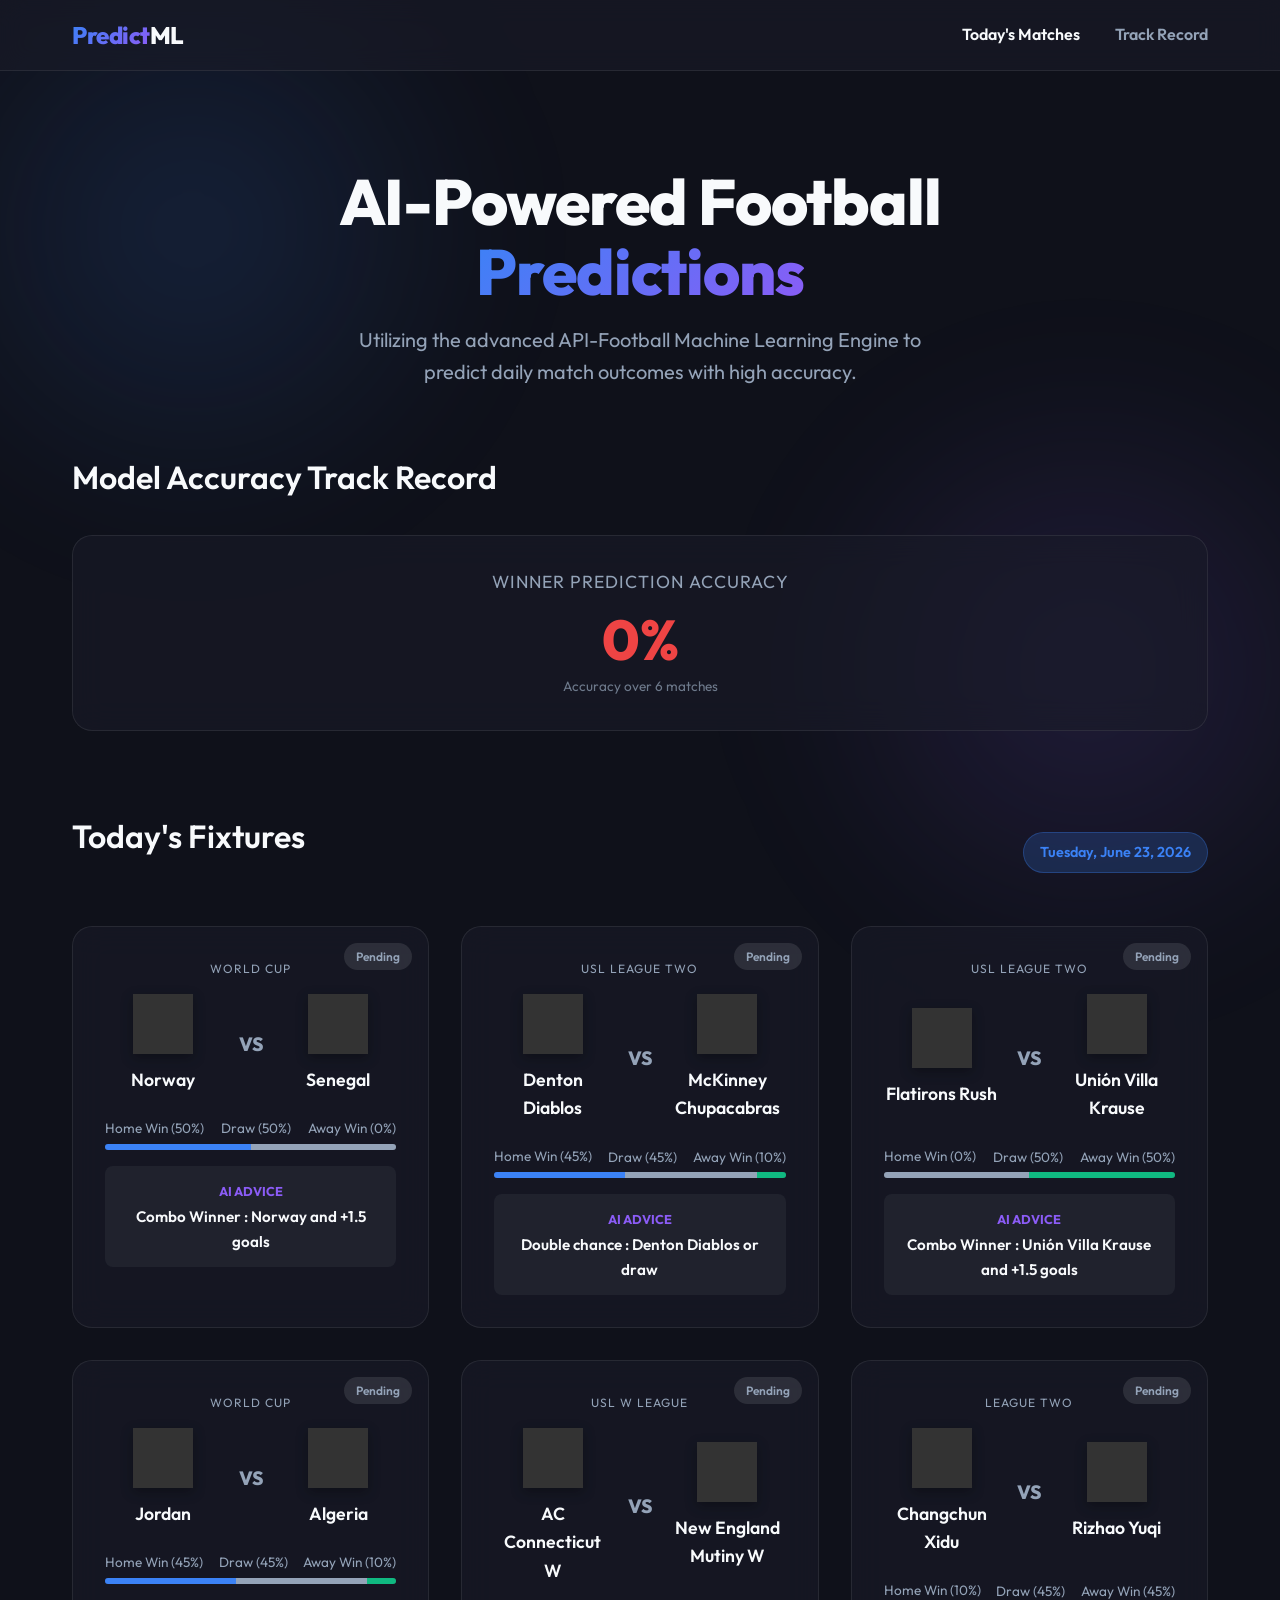
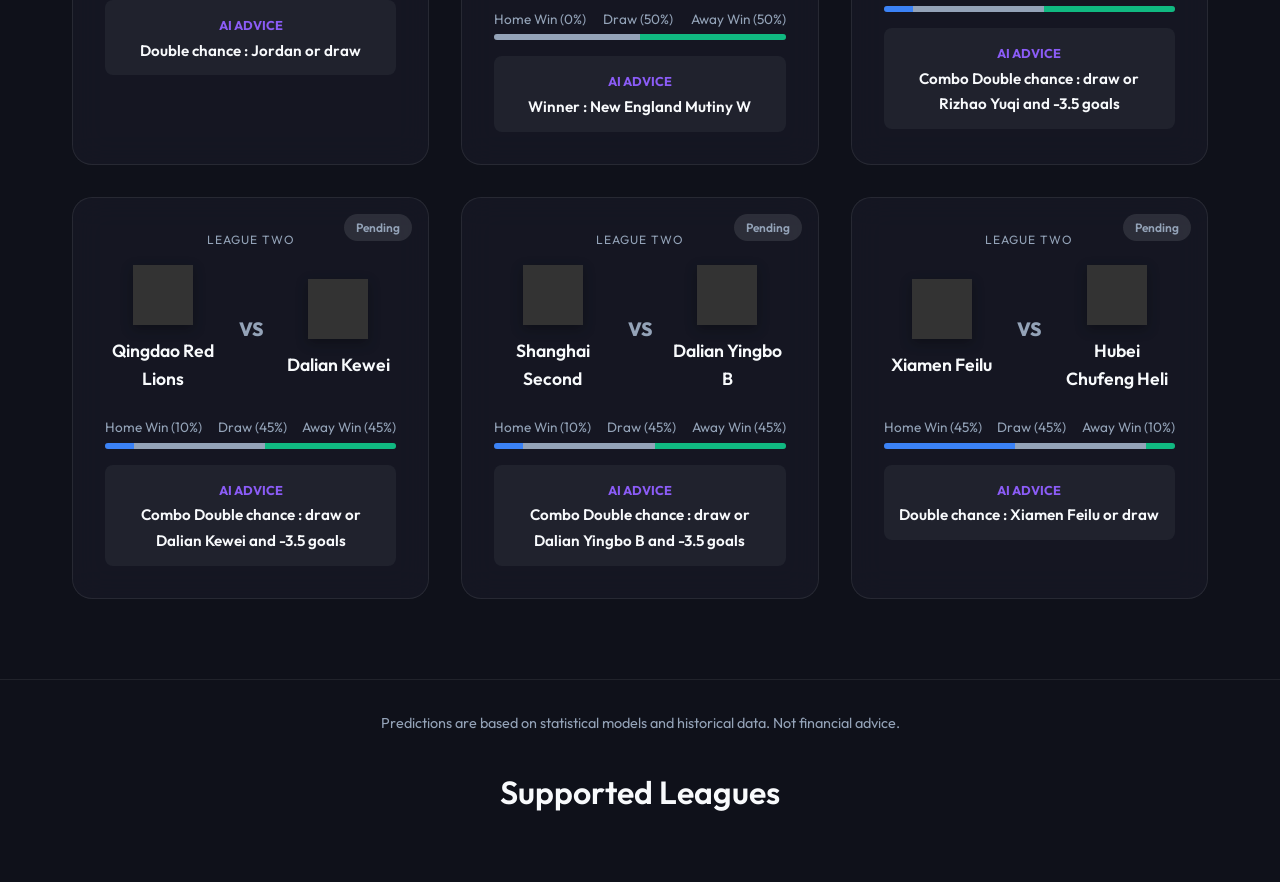
==== index.html @ b6632d23 "Update hero text to reflect new AI engine" ====
<!DOCTYPE html>
<html lang="en">
<head>
    <meta charset="UTF-8">
    <meta name="viewport" content="width=device-width, initial-scale=1.0">
    <title>AI Football Predictor | Daily ML Match Forecasts</title>
    <meta name="description" content="Daily football match predictions powered by Random Forest and XGBoost machine learning models.">
    <link rel="preconnect" href="https://fonts.googleapis.com">
    <link rel="preconnect" href="https://fonts.gstatic.com" crossorigin>
    <link href="https://fonts.googleapis.com/css2?family=Outfit:wght@300;400;600;800&display=swap" rel="stylesheet">
    <link rel="stylesheet" href="style.css">
</head>
<body>
    <div class="background-glow"></div>
    <div class="background-glow glow-2"></div>
    
    <header class="glass-header">
        <div class="container header-content">
            <div class="logo">
                <span class="gradient-text">Predict</span>ML
            </div>
            <nav>
                <a href="#today" class="nav-link active">Today's Matches</a>
                <a href="#history" class="nav-link">Track Record</a>
            </nav>
        </div>
    </header>

    <main class="container">
        <section id="hero" class="hero-section text-center">
            <h1 class="hero-title">AI-Powered Football <br><span class="gradient-text">Predictions</span></h1>
            <p class="hero-subtitle">Utilizing the advanced API-Football Machine Learning Engine to predict daily match outcomes with high accuracy.</p>
        </section>

        <section id="history" class="stats-section">
            <h2 class="section-title">Model Accuracy Track Record</h2>
            <div class="stats-grid" id="stats-container">
                <!-- Injected via JS -->
                <div class="stat-card glass-card skeleton"></div>
                <div class="stat-card glass-card skeleton"></div>
                <div class="stat-card glass-card skeleton"></div>
            </div>
        </section>

        <section id="today" class="predictions-section">
            <div class="section-header">
                <h2 class="section-title">Today's Fixtures</h2>
                <div class="date-badge" id="current-date">Loading...</div>
            </div>
            <div class="predictions-grid" id="predictions-container">
                <!-- Injected via JS -->
                <div class="prediction-card glass-card skeleton" style="height: 250px;"></div>
                <div class="prediction-card glass-card skeleton" style="height: 250px;"></div>
            </div>
        </section>
    </main>

    <footer>
        <p>Predictions are based on statistical models and historical data. Not financial advice.</p>
    </footer>

    <!-- API Sports Widget Configuration -->
    <api-sports-widget data-type="config"
      data-key="38f1c8e59dd3c061104a4ffd98f0fe1e"
      data-sport="football"
      data-lang="en"
      data-theme="white"
      data-show-errors="true"
    ></api-sports-widget>
    
    <!-- API Sports Leagues Widget -->
    <div class="container" style="margin-bottom: 4rem;">
        <h2 class="section-title text-center">Supported Leagues</h2>
        <api-sports-widget data-type="leagues"></api-sports-widget>
    </div>

    <script type="module" src="https://widgets.api-sports.io/2.0.0/widgets.js"></script>
    <script src="script.js"></script>
</body>
</html>
---- style.css ----
:root {
    --bg-dark: #0f111a;
    --bg-glass: rgba(25, 28, 41, 0.6);
    --border-glass: rgba(255, 255, 255, 0.08);
    --text-primary: #f8fafc;
    --text-secondary: #94a3b8;
    --accent-1: #3b82f6; /* Blue */
    --accent-2: #8b5cf6; /* Purple */
    --accent-3: #10b981; /* Emerald */
    --accent-error: #ef4444; /* Red */
    --font-main: 'Outfit', sans-serif;
}

* {
    margin: 0;
    padding: 0;
    box-sizing: border-box;
}

body {
    background-color: var(--bg-dark);
    color: var(--text-primary);
    font-family: var(--font-main);
    line-height: 1.6;
    overflow-x: hidden;
    position: relative;
}

/* Background Glows */
.background-glow {
    position: fixed;
    top: -10%;
    left: -10%;
    width: 50vw;
    height: 50vw;
    border-radius: 50%;
    background: radial-gradient(circle, rgba(59, 130, 246, 0.15) 0%, rgba(15, 17, 26, 0) 70%);
    z-index: -1;
    filter: blur(60px);
}
.background-glow.glow-2 {
    top: auto;
    bottom: -10%;
    left: auto;
    right: -10%;
    background: radial-gradient(circle, rgba(139, 92, 246, 0.15) 0%, rgba(15, 17, 26, 0) 70%);
}

.container {
    max-width: 1200px;
    margin: 0 auto;
    padding: 0 2rem;
}

/* Typography & Utils */
.text-center { text-align: center; }
.gradient-text {
    background: linear-gradient(135deg, var(--accent-1), var(--accent-2));
    -webkit-background-clip: text;
    -webkit-text-fill-color: transparent;
    background-clip: text;
}

/* Header */
.glass-header {
    background: var(--bg-glass);
    backdrop-filter: blur(12px);
    -webkit-backdrop-filter: blur(12px);
    border-bottom: 1px solid var(--border-glass);
    position: sticky;
    top: 0;
    z-index: 100;
}
.header-content {
    display: flex;
    justify-content: space-between;
    align-items: center;
    height: 70px;
}
.logo {
    font-size: 1.5rem;
    font-weight: 800;
    letter-spacing: -0.5px;
}
.nav-link {
    color: var(--text-secondary);
    text-decoration: none;
    margin-left: 2rem;
    font-weight: 600;
    transition: color 0.3s ease;
}
.nav-link:hover, .nav-link.active {
    color: var(--text-primary);
}

/* Hero Section */
.hero-section {
    padding: 6rem 0 4rem;
}
.hero-title {
    font-size: 4rem;
    line-height: 1.1;
    margin-bottom: 1rem;
    font-weight: 800;
    letter-spacing: -1px;
}
.hero-subtitle {
    font-size: 1.25rem;
    color: var(--text-secondary);
    max-width: 600px;
    margin: 0 auto;
}

/* Glass Components */
.glass-card {
    background: var(--bg-glass);
    backdrop-filter: blur(16px);
    -webkit-backdrop-filter: blur(16px);
    border: 1px solid var(--border-glass);
    border-radius: 20px;
    padding: 2rem;
    transition: transform 0.3s ease, box-shadow 0.3s ease;
}
.glass-card:hover {
    transform: translateY(-5px);
    box-shadow: 0 20px 40px rgba(0, 0, 0, 0.4);
    border-color: rgba(255,255,255,0.15);
}

/* Sections */
.section-title {
    font-size: 2rem;
    margin-bottom: 2rem;
    font-weight: 600;
}
.section-header {
    display: flex;
    justify-content: space-between;
    align-items: center;
    margin-bottom: 2rem;
}
.date-badge {
    background: rgba(59, 130, 246, 0.2);
    color: var(--accent-1);
    padding: 0.5rem 1rem;
    border-radius: 30px;
    font-weight: 600;
    font-size: 0.9rem;
    border: 1px solid rgba(59, 130, 246, 0.3);
}

/* Stats */
.stats-grid {
    display: grid;
    grid-template-columns: repeat(auto-fit, minmax(300px, 1fr));
    gap: 1.5rem;
    margin-bottom: 5rem;
}
.stat-card {
    text-align: center;
}
.stat-value {
    font-size: 3.5rem;
    font-weight: 800;
    margin: 1rem 0 0.5rem;
    line-height: 1;
}
.stat-value.high { color: var(--accent-3); }
.stat-value.med { color: #f59e0b; }
.stat-value.low { color: var(--accent-error); }

.stat-label {
    color: var(--text-secondary);
    font-size: 1.1rem;
    text-transform: uppercase;
    letter-spacing: 1px;
}
.stat-sub {
    font-size: 0.85rem;
    color: var(--text-secondary);
    opacity: 0.7;
}

/* Predictions Grid */
.predictions-grid {
    display: grid;
    grid-template-columns: repeat(auto-fit, minmax(350px, 1fr));
    gap: 2rem;
    margin-bottom: 5rem;
}
.match-teams {
    display: flex;
    justify-content: space-between;
    align-items: center;
    margin-bottom: 1.5rem;
}
.team {
    display: flex;
    flex-direction: column;
    align-items: center;
    width: 40%;
}
.team img {
    width: 60px;
    height: 60px;
    object-fit: contain;
    margin-bottom: 0.75rem;
    filter: drop-shadow(0 4px 6px rgba(0,0,0,0.3));
}
.team-name {
    font-weight: 600;
    text-align: center;
    font-size: 1.1rem;
}
.vs {
    font-weight: 800;
    color: var(--text-secondary);
    font-size: 1.2rem;
}
.predictions-tags {
    display: flex;
    gap: 1rem;
    justify-content: center;
    flex-wrap: wrap;
    border-top: 1px solid var(--border-glass);
    padding-top: 1.5rem;
}
.tag {
    background: rgba(255,255,255,0.05);
    padding: 0.5rem 1rem;
    border-radius: 8px;
    font-size: 0.9rem;
    display: flex;
    flex-direction: column;
    align-items: center;
    border: 1px solid rgba(255,255,255,0.05);
}
.tag-label {
    font-size: 0.75rem;
    color: var(--text-secondary);
    margin-bottom: 0.25rem;
    text-transform: uppercase;
}
.tag-value {
    font-weight: 800;
    color: var(--accent-1);
}

.status-badge {
    position: absolute;
    top: 1rem;
    right: 1rem;
    font-size: 0.75rem;
    padding: 0.25rem 0.75rem;
    border-radius: 20px;
    font-weight: 600;
}
.status-badge.pending { background: rgba(255,255,255,0.1); color: var(--text-secondary); }
.status-badge.finished { background: rgba(16, 185, 129, 0.2); color: var(--accent-3); border: 1px solid rgba(16, 185, 129, 0.3); }

/* Skeleton Loader */
.skeleton {
    animation: pulse 2s cubic-bezier(0.4, 0, 0.6, 1) infinite;
}
@keyframes pulse {
    0%, 100% { opacity: 1; }
    50% { opacity: .5; }
}

footer {
    text-align: center;
    padding: 2rem;
    color: var(--text-secondary);
    font-size: 0.9rem;
    border-top: 1px solid var(--border-glass);
    margin-top: 4rem;
}

@media (max-width: 768px) {
    .hero-title { font-size: 2.5rem; }
    .nav-link { display: none; }
}
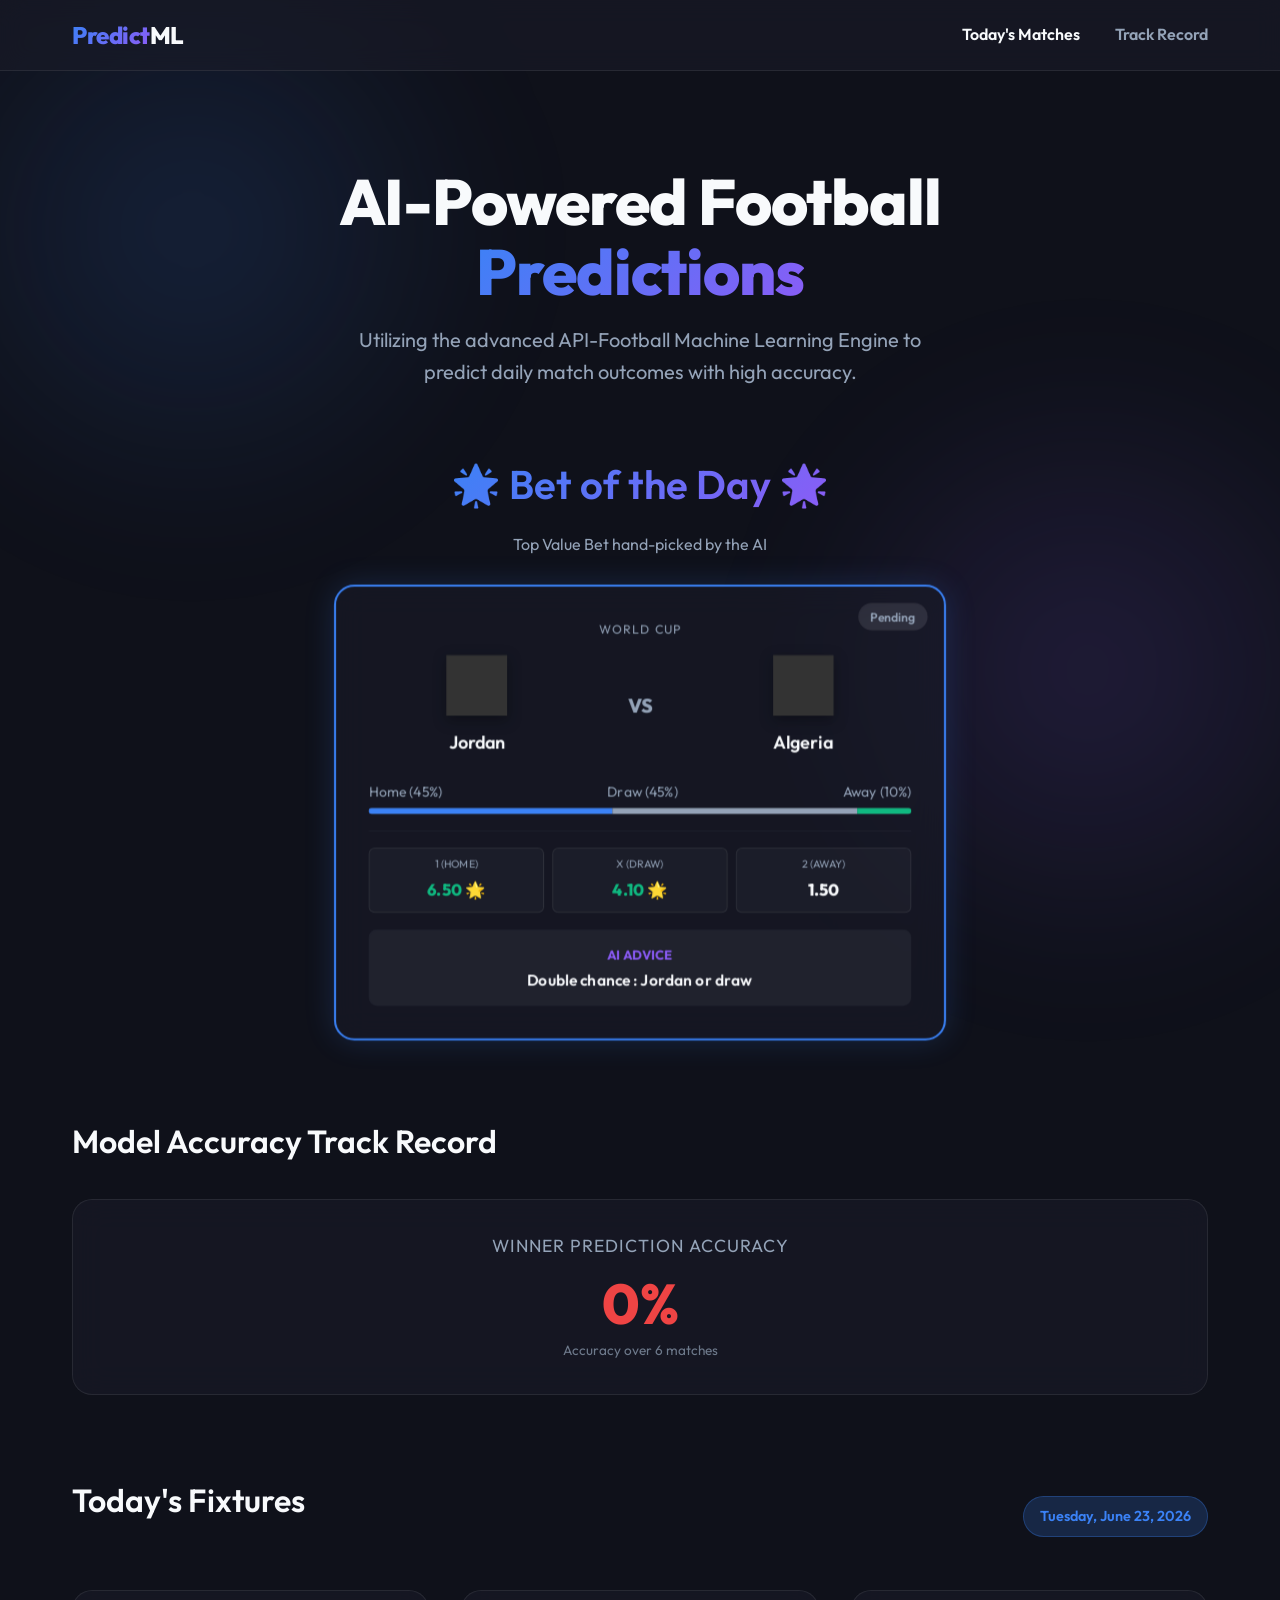
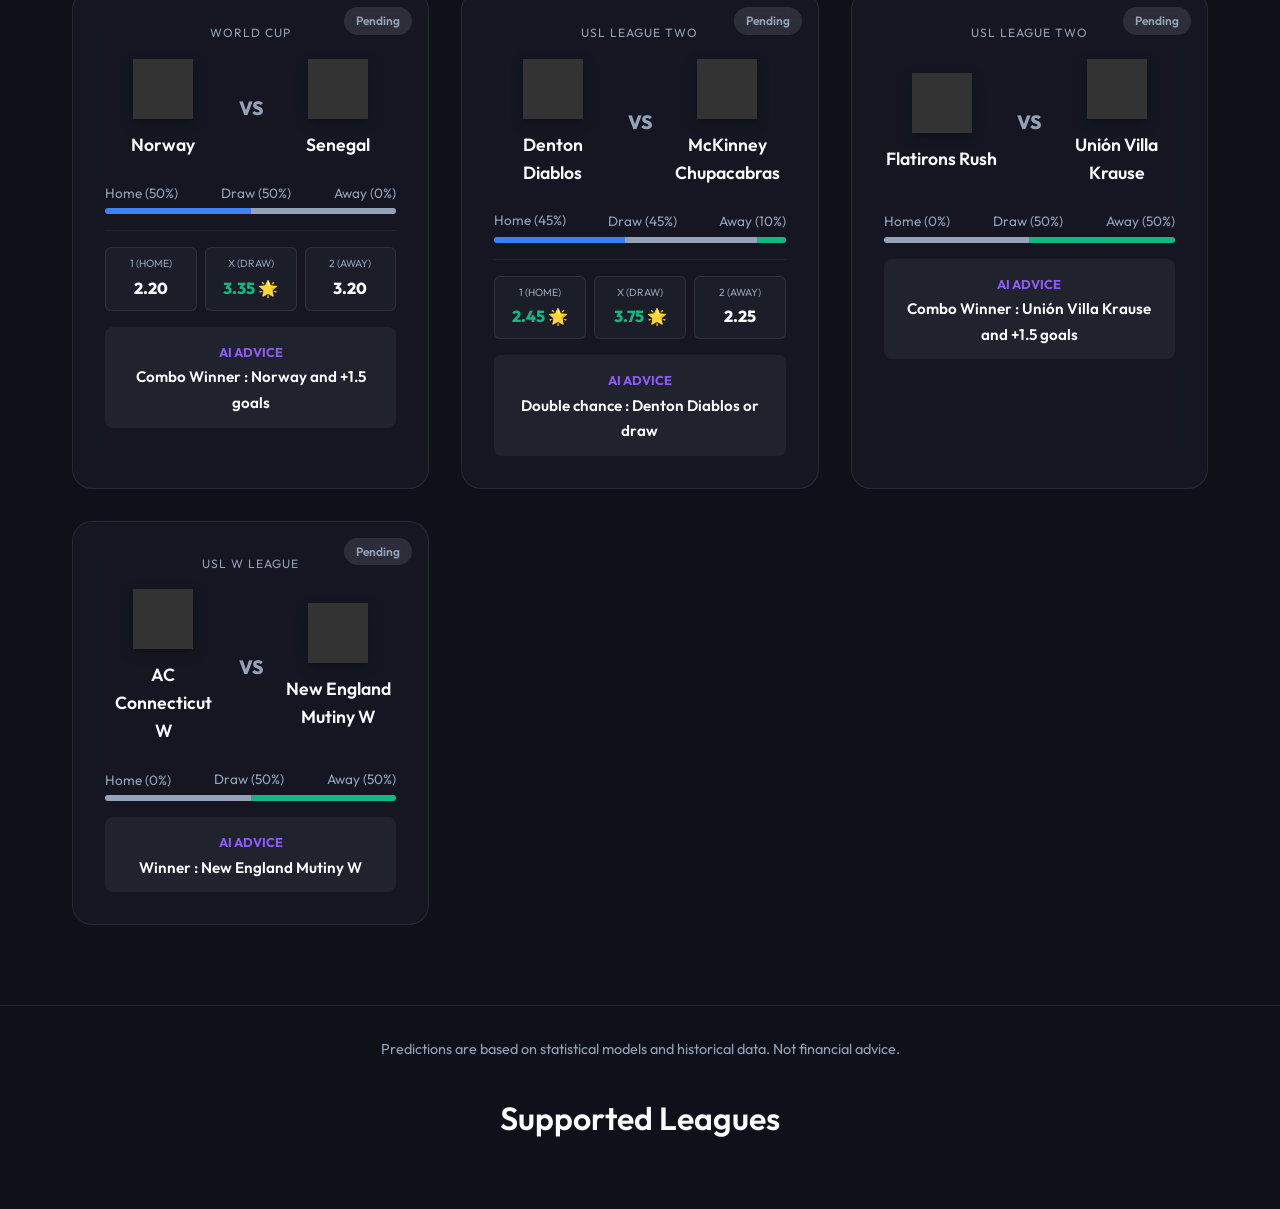
==== commit 415ea146: "Feature: Betting Odds & Bet of the Day VIP Section" ====
--- a/index.html
+++ b/index.html
@@ -30,6 +30,19 @@
         <section id="hero" class="hero-section text-center">
             <h1 class="hero-title">AI-Powered Football <br><span class="gradient-text">Predictions</span></h1>
             <p class="hero-subtitle">Utilizing the advanced API-Football Machine Learning Engine to predict daily match outcomes with high accuracy.</p>
+        </section>
+
+        <!-- BET OF THE DAY VIP SECTION -->
+        <section id="bet-of-the-day" class="botd-section" style="display: none;">
+            <div class="section-header" style="justify-content: center; margin-bottom: 1rem;">
+                <h2 class="section-title gradient-text" style="margin:0; font-size: 2.5rem; display: flex; align-items: center; gap: 10px;">
+                    🌟 Bet of the Day 🌟
+                </h2>
+            </div>
+            <p class="text-center" style="color: var(--text-secondary); margin-bottom: 2rem;">Top Value Bet hand-picked by the AI</p>
+            <div id="botd-container" style="max-width: 600px; margin: 0 auto 5rem auto;">
+                <!-- Injected via JS -->
+            </div>
         </section>
 
         <section id="history" class="stats-section">
--- a/style.css
+++ b/style.css
@@ -276,6 +276,49 @@
     margin-top: 4rem;
 }
 
+/* Odds Boxes */
+.odds-container {
+    display: flex;
+    gap: 0.5rem;
+    margin-top: 1rem;
+    border-top: 1px solid rgba(255,255,255,0.05);
+    padding-top: 1rem;
+}
+.odds-box {
+    background: rgba(255, 255, 255, 0.03);
+    border: 1px solid rgba(255, 255, 255, 0.08);
+    border-radius: 6px;
+    padding: 0.5rem;
+    text-align: center;
+    flex: 1;
+    transition: background 0.2s;
+}
+.odds-box:hover {
+    background: rgba(255,255,255,0.08);
+}
+.odds-label {
+    font-size: 0.65rem;
+    color: var(--text-secondary);
+    text-transform: uppercase;
+    display: block;
+    margin-bottom: 0.2rem;
+}
+.odds-value {
+    font-weight: 800;
+    font-size: 1rem;
+    color: var(--text-primary);
+}
+.value-bet {
+    color: var(--accent-3);
+}
+
+/* VIP Card */
+.vip-card {
+    border: 2px solid var(--accent-1);
+    box-shadow: 0 0 30px rgba(59, 130, 246, 0.2);
+    transform: scale(1.02);
+}
+
 @media (max-width: 768px) {
     .hero-title { font-size: 2.5rem; }
     .nav-link { display: none; }
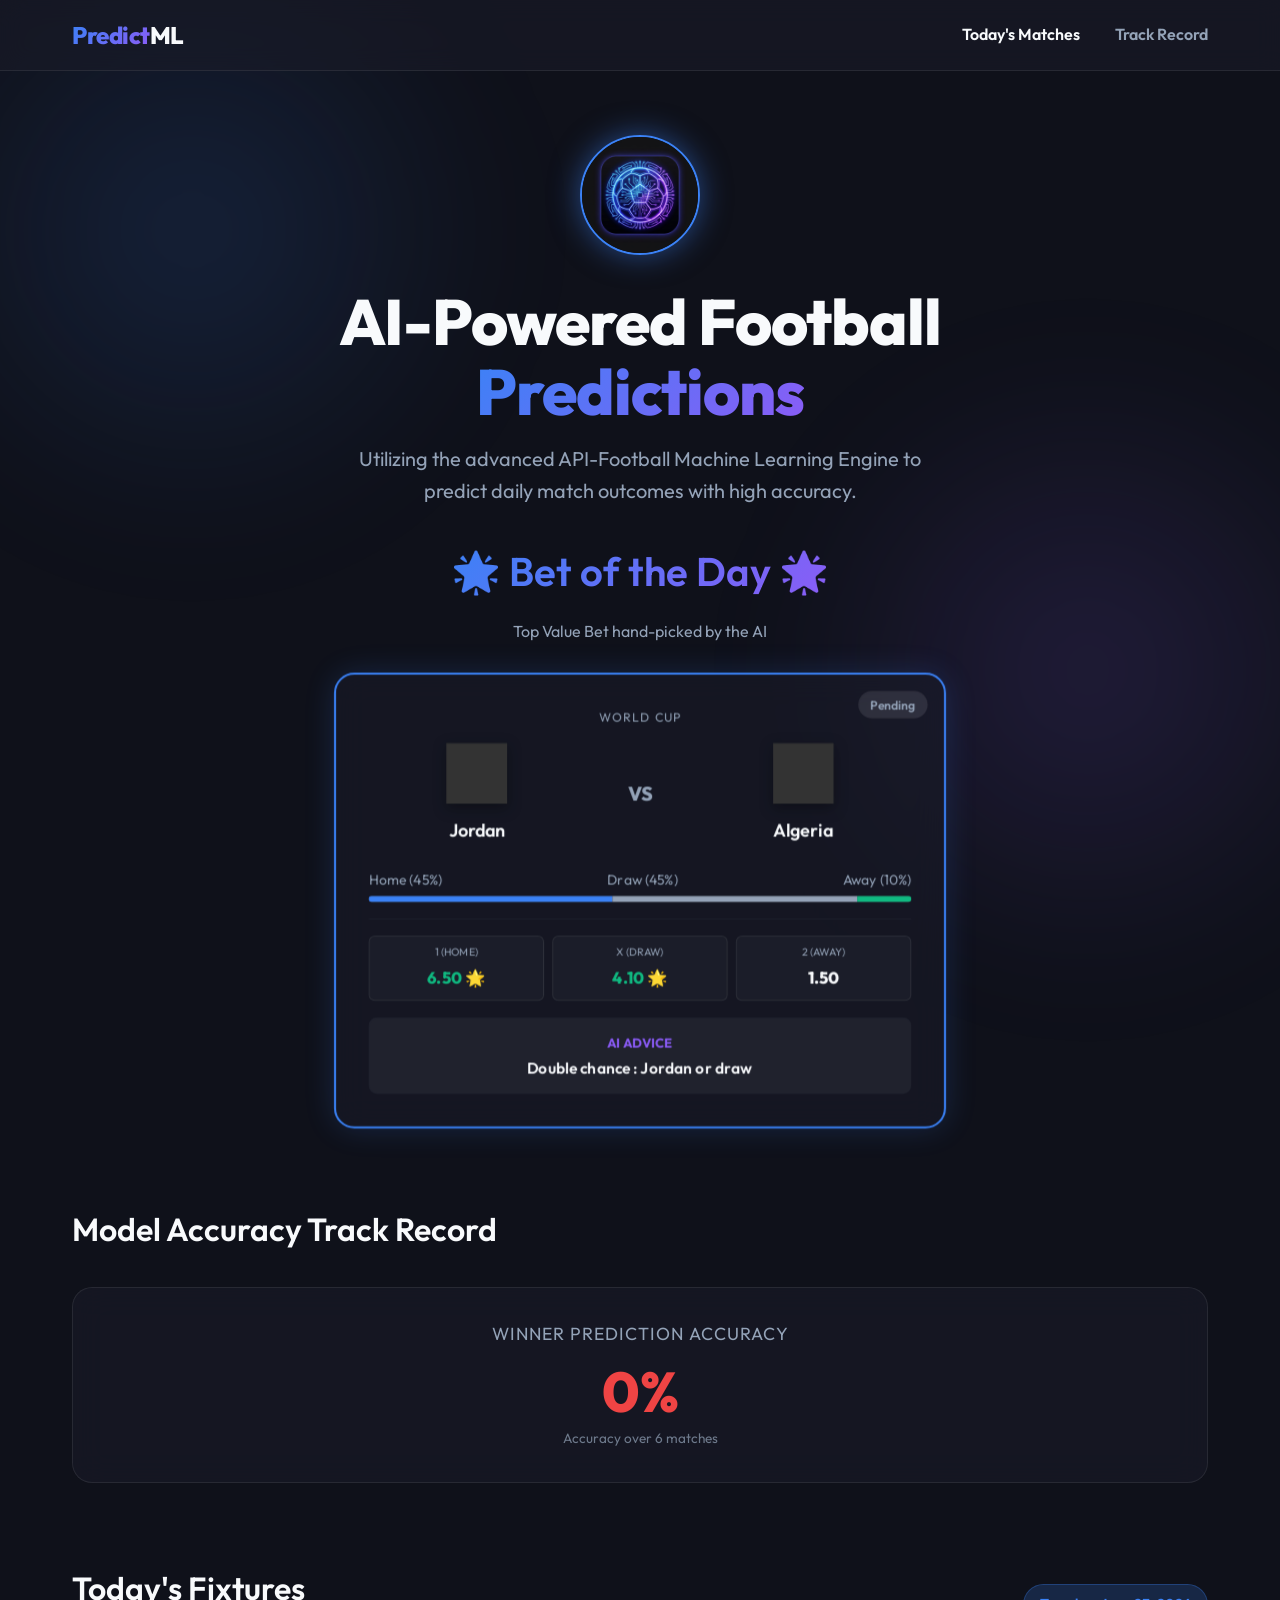
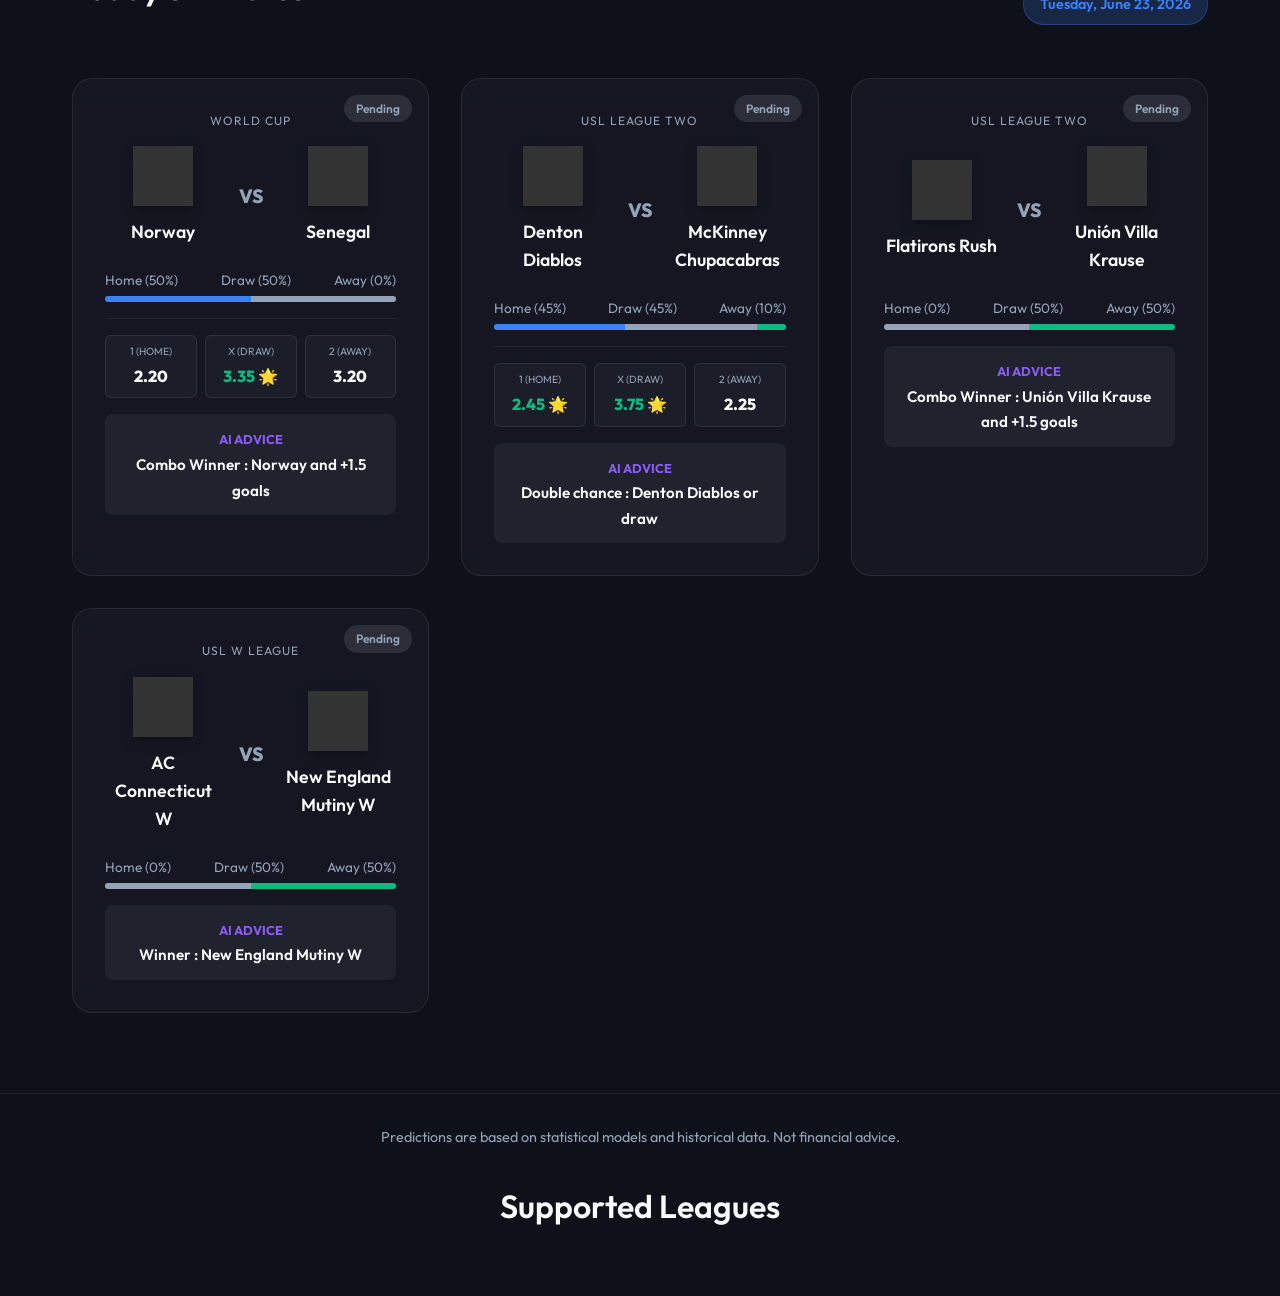
==== commit 5cc602be: "Feat: Add AI-generated futuristic logo to UI and README" ====
--- a/index.html
+++ b/index.html
@@ -28,6 +28,7 @@
 
     <main class="container">
         <section id="hero" class="hero-section text-center">
+            <img src="assets/logo.png" alt="AI Football Logo" class="main-logo">
             <h1 class="hero-title">AI-Powered Football <br><span class="gradient-text">Predictions</span></h1>
             <p class="hero-subtitle">Utilizing the advanced API-Football Machine Learning Engine to predict daily match outcomes with high accuracy.</p>
         </section>
--- a/style.css
+++ b/style.css
@@ -95,7 +95,14 @@
 
 /* Hero Section */
 .hero-section {
-    padding: 6rem 0 4rem;
+    padding: 4rem 0 2rem 0;
+}
+.main-logo {
+    width: 120px;
+    border-radius: 50%;
+    box-shadow: 0 0 30px rgba(59, 130, 246, 0.5);
+    border: 2px solid var(--accent-1);
+    margin-bottom: 1.5rem;
 }
 .hero-title {
     font-size: 4rem;
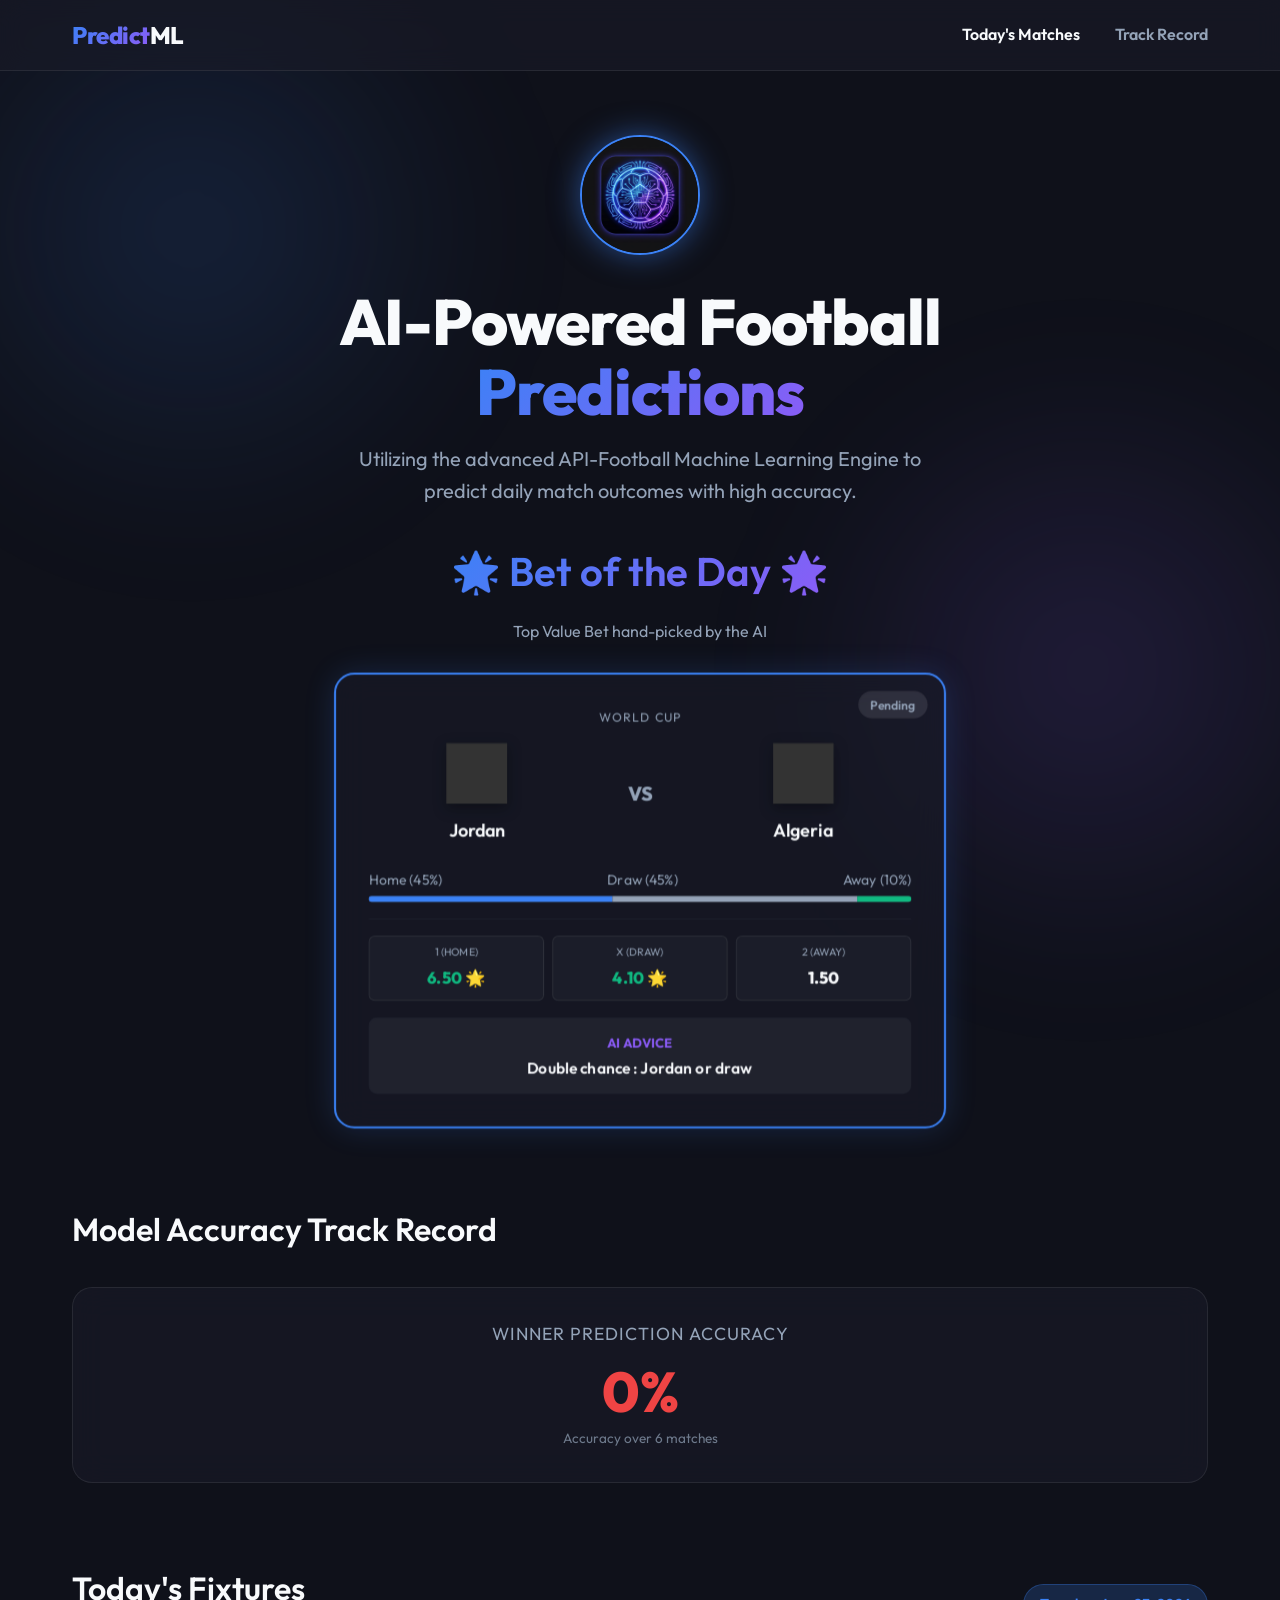
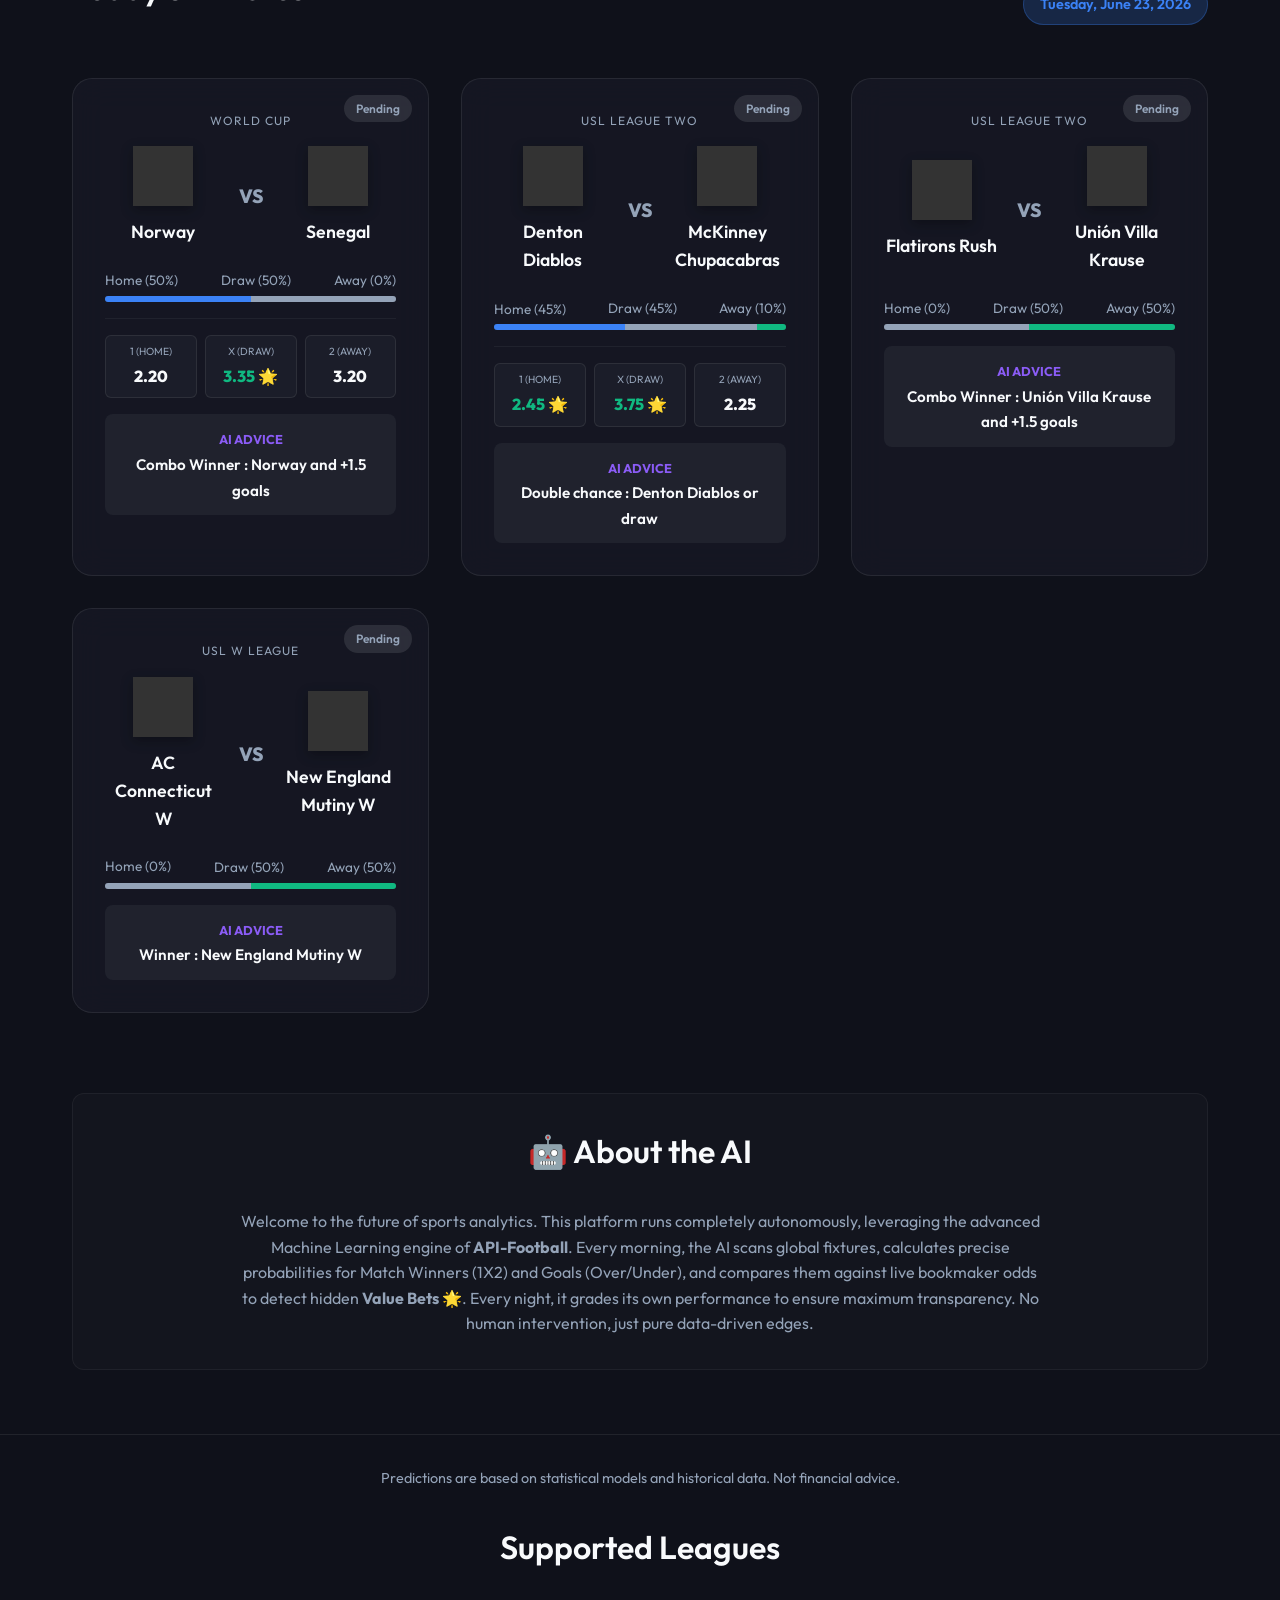
==== commit 0d004707: "Feat: Add 'About the AI' section to homepage" ====
--- a/index.html
+++ b/index.html
@@ -67,6 +67,16 @@
                 <div class="prediction-card glass-card skeleton" style="height: 250px;"></div>
             </div>
         </section>
+
+        <section id="about" class="about-section" style="margin-top: 4rem; padding: 2rem; background: rgba(255,255,255,0.02); border: 1px solid rgba(255,255,255,0.05); border-radius: 12px; text-align: center;">
+            <h2 class="section-title">🤖 About the AI</h2>
+            <p style="color: var(--text-secondary); max-width: 800px; margin: 0 auto; line-height: 1.6;">
+                Welcome to the future of sports analytics. This platform runs completely autonomously, leveraging the advanced Machine Learning engine of <strong>API-Football</strong>. 
+                Every morning, the AI scans global fixtures, calculates precise probabilities for Match Winners (1X2) and Goals (Over/Under), and compares them against live bookmaker odds to detect hidden <strong>Value Bets 🌟</strong>. 
+                Every night, it grades its own performance to ensure maximum transparency. No human intervention, just pure data-driven edges.
+            </p>
+        </section>
+
     </main>
 
     <footer>
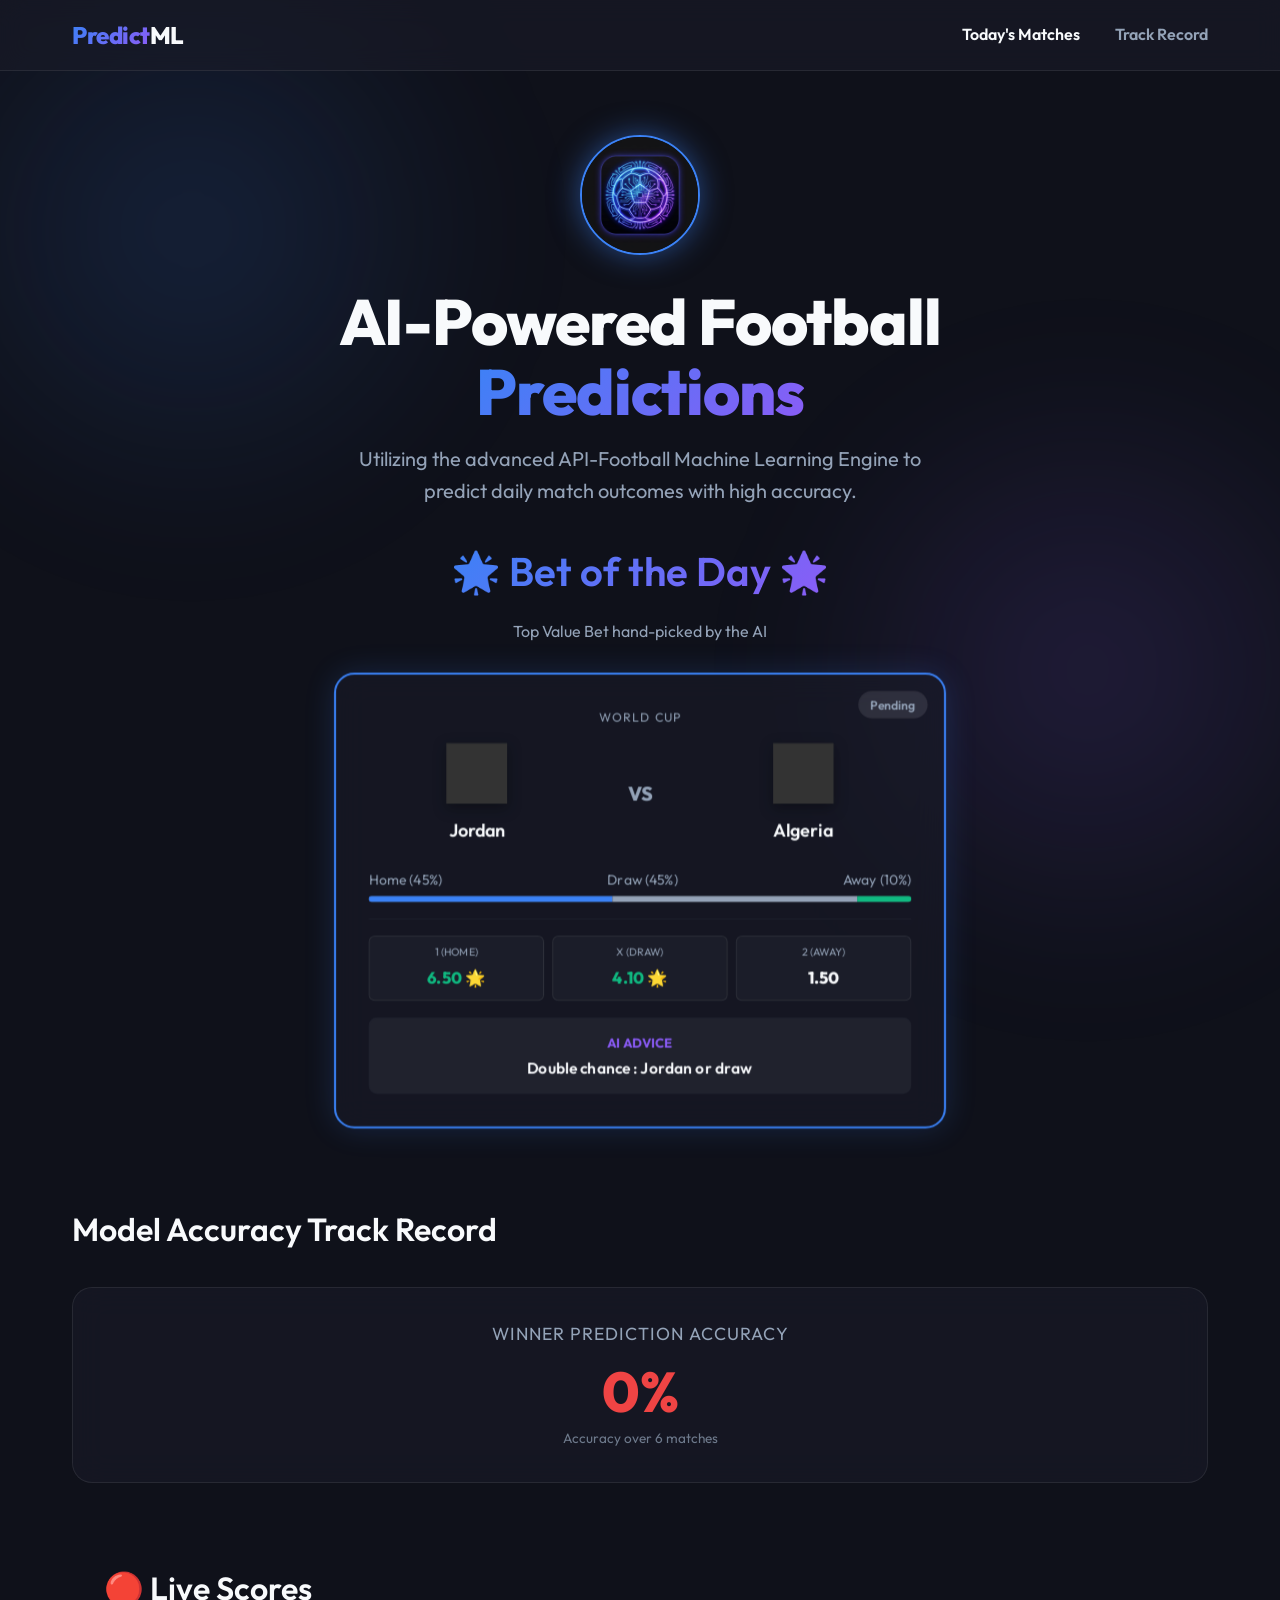
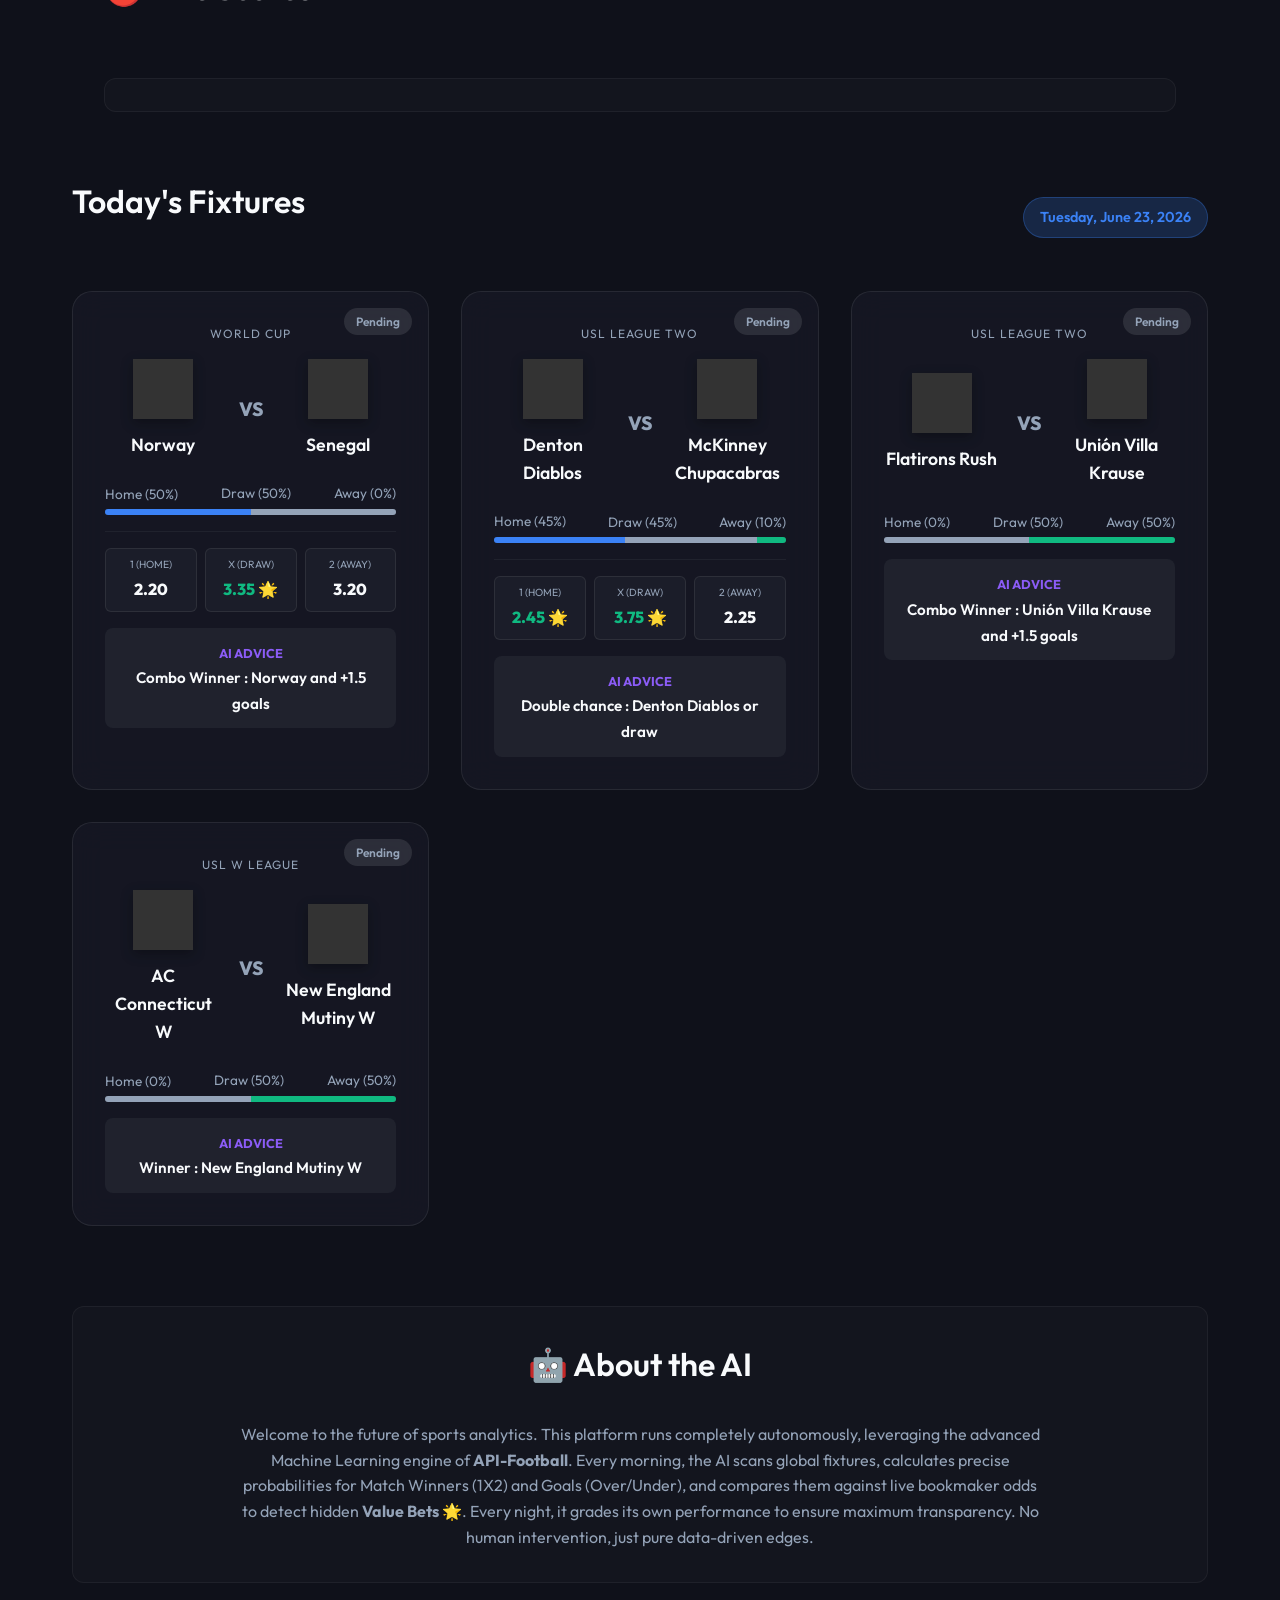
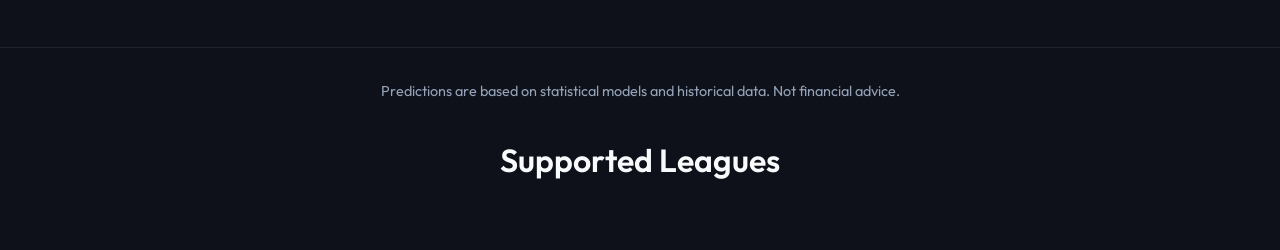
==== commit 2611787c: "Feat: Add API-Sports Live Scores widget and set widget theme to dark" ====
--- a/index.html
+++ b/index.html
@@ -56,6 +56,15 @@
             </div>
         </section>
 
+        <section id="livescores" class="container" style="margin-top: 4rem; margin-bottom: 4rem;">
+            <div class="section-header">
+                <h2 class="section-title">🔴 Live Scores</h2>
+            </div>
+            <div style="background: rgba(255,255,255,0.02); padding: 1rem; border-radius: 12px; border: 1px solid rgba(255,255,255,0.05);">
+                <api-sports-widget data-type="livescore"></api-sports-widget>
+            </div>
+        </section>
+
         <section id="today" class="predictions-section">
             <div class="section-header">
                 <h2 class="section-title">Today's Fixtures</h2>
@@ -88,7 +97,7 @@
       data-key="38f1c8e59dd3c061104a4ffd98f0fe1e"
       data-sport="football"
       data-lang="en"
-      data-theme="white"
+      data-theme="dark"
       data-show-errors="true"
     ></api-sports-widget>
     
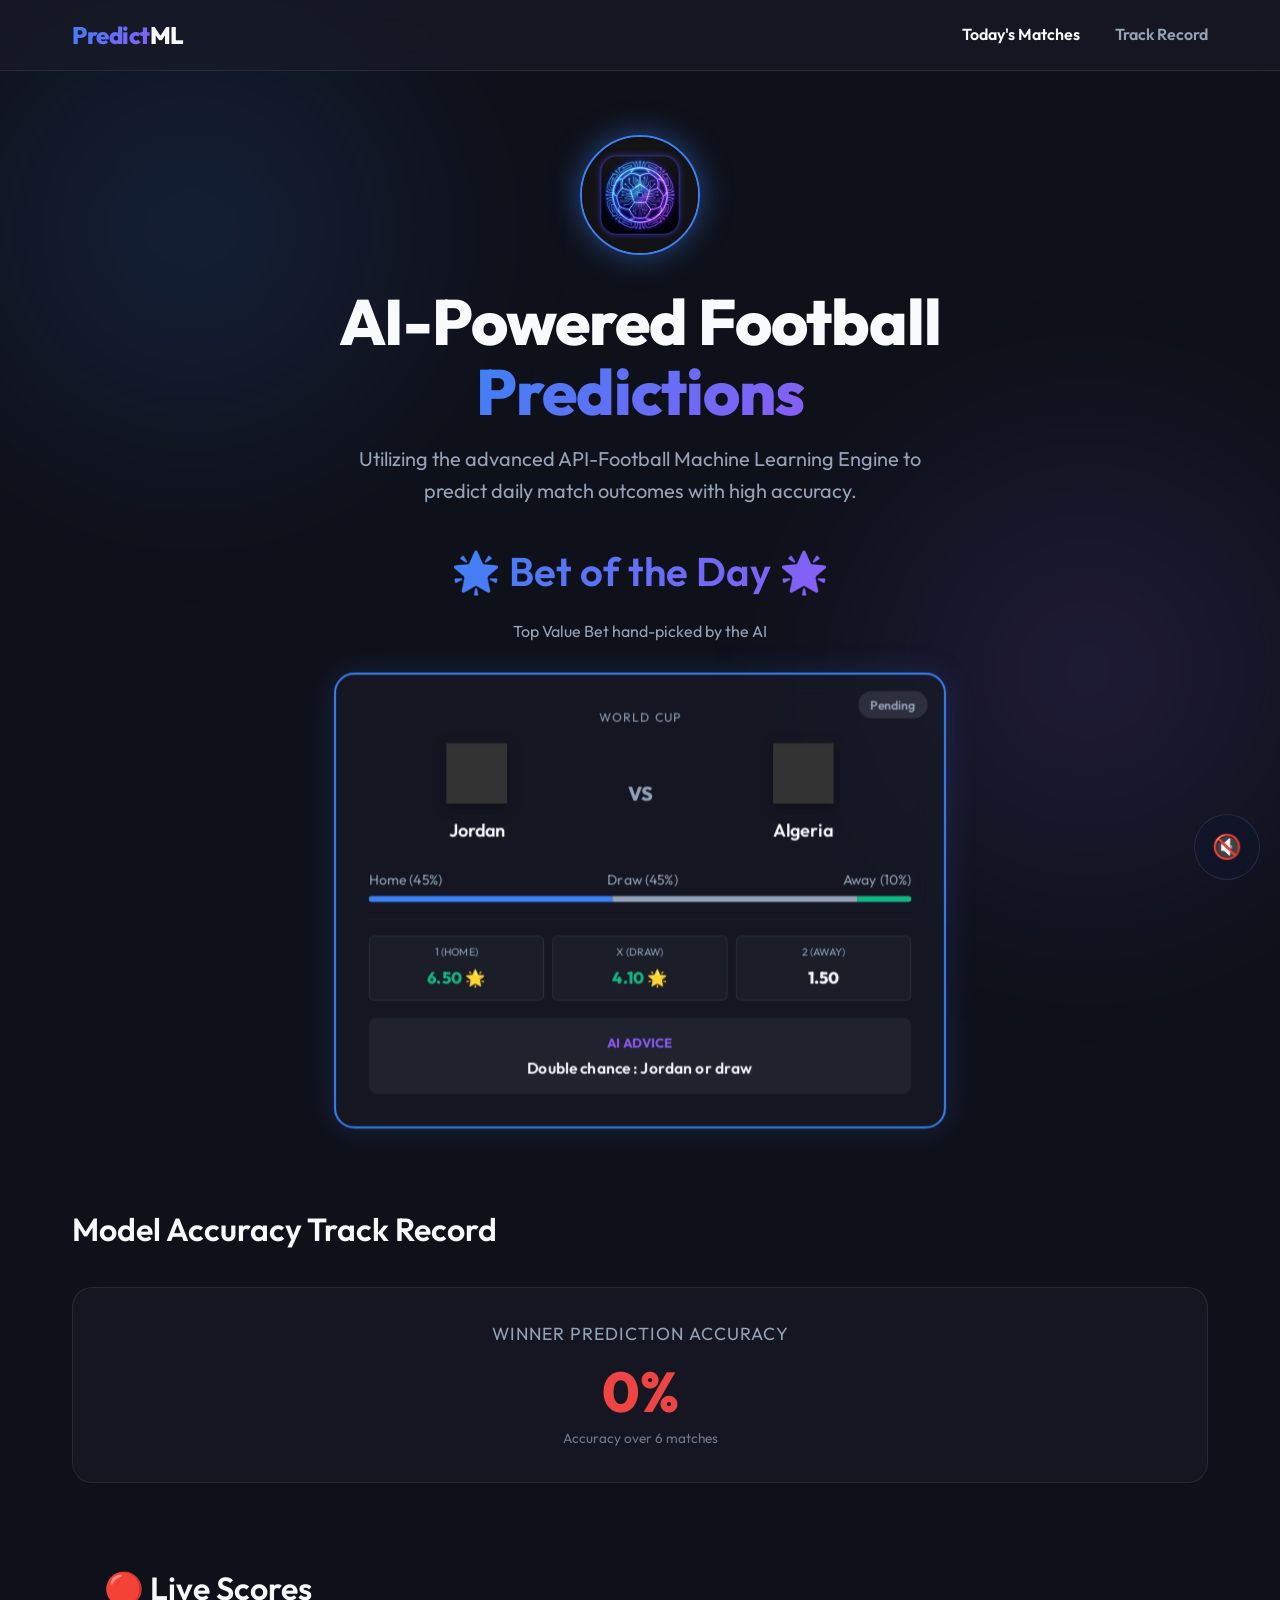
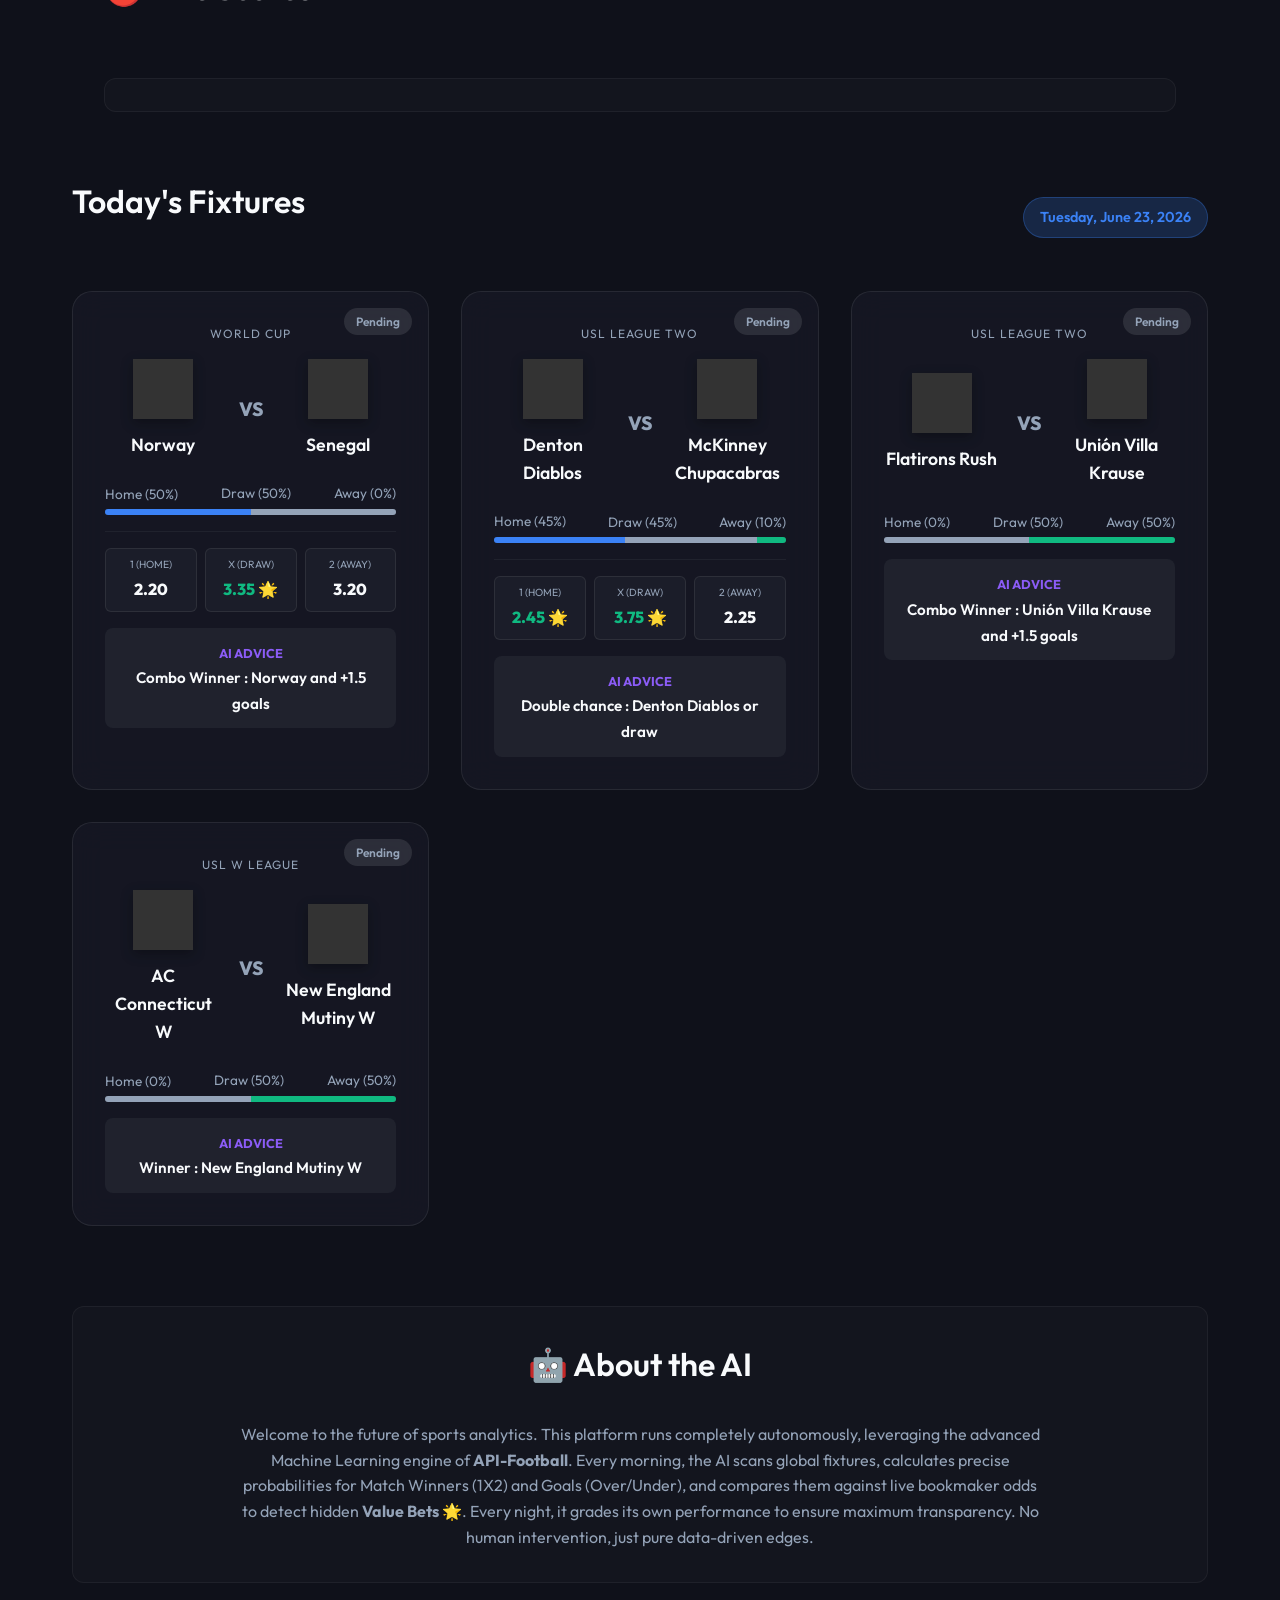
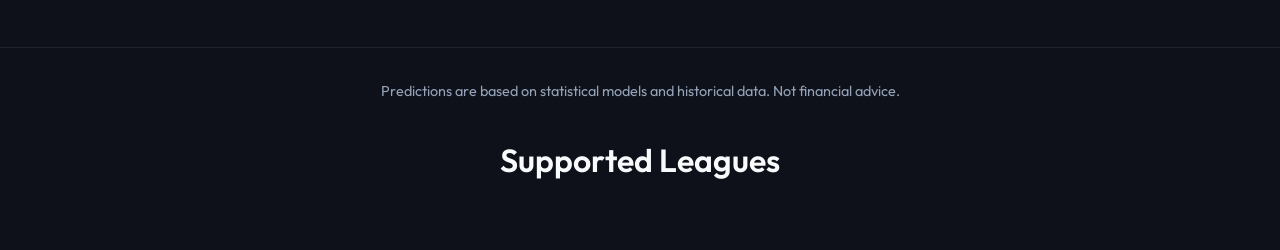
==== commit 5cc81e68: "Feat: Add background music auto-play logic and UI toggle" ====
--- a/index.html
+++ b/index.html
@@ -107,6 +107,12 @@
         <api-sports-widget data-type="leagues"></api-sports-widget>
     </div>
 
+    <!-- Background Music -->
+    <audio id="bg-music" loop>
+        <source src="assets/music.mp3" type="audio/mpeg">
+    </audio>
+    <button id="music-toggle" class="music-btn glass-card">🔇</button>
+
     <script type="module" src="https://widgets.api-sports.io/2.0.0/widgets.js"></script>
     <script src="script.js"></script>
 </body>
--- a/style.css
+++ b/style.css
@@ -326,6 +326,30 @@
     transform: scale(1.02);
 }
 
+/* Music Button */
+.music-btn {
+    position: fixed;
+    bottom: 20px;
+    right: 20px;
+    z-index: 1000;
+    border-radius: 50%;
+    width: 50px;
+    height: 50px;
+    font-size: 1.5rem;
+    cursor: pointer;
+    border: 1px solid rgba(255, 255, 255, 0.1);
+    background: rgba(15, 23, 42, 0.8);
+    color: white;
+    display: flex;
+    align-items: center;
+    justify-content: center;
+    transition: all 0.3s ease;
+}
+.music-btn:hover {
+    transform: scale(1.1);
+    background: rgba(59, 130, 246, 0.3);
+}
+
 @media (max-width: 768px) {
     .hero-title { font-size: 2.5rem; }
     .nav-link { display: none; }
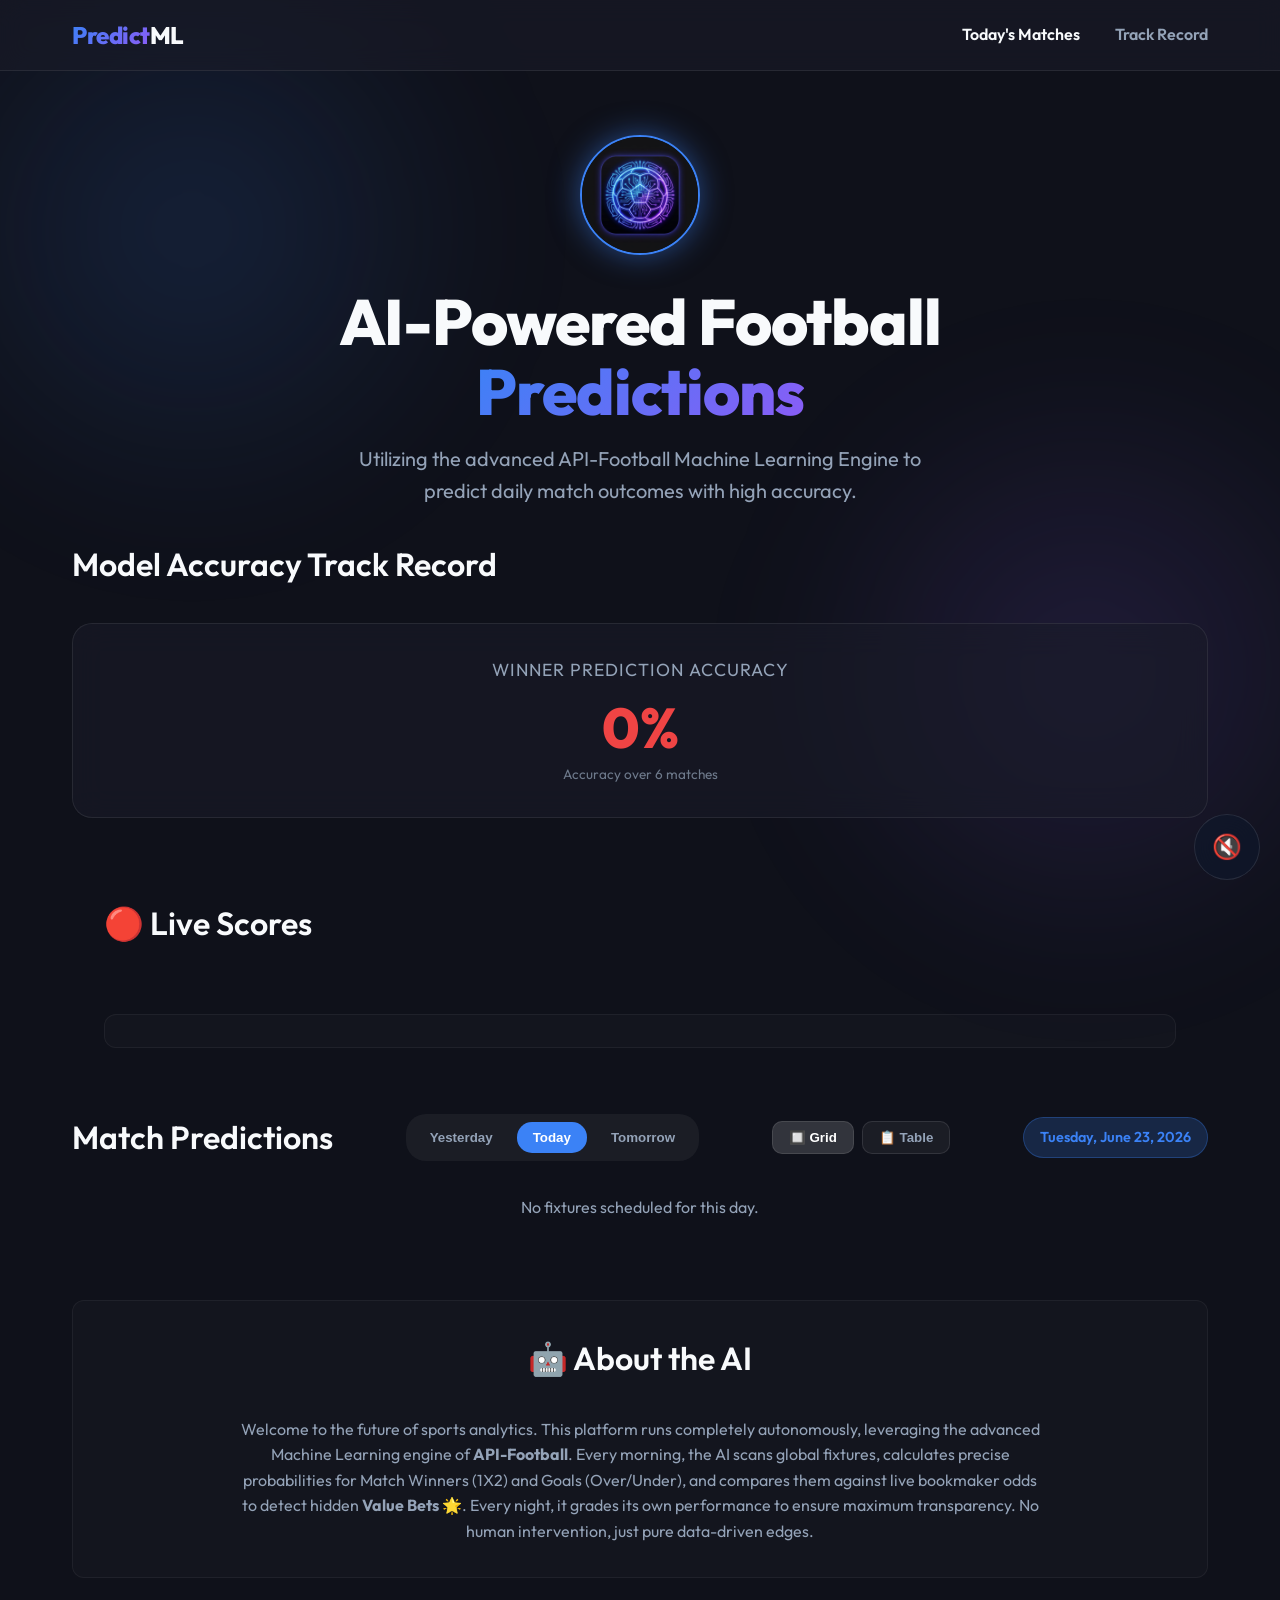
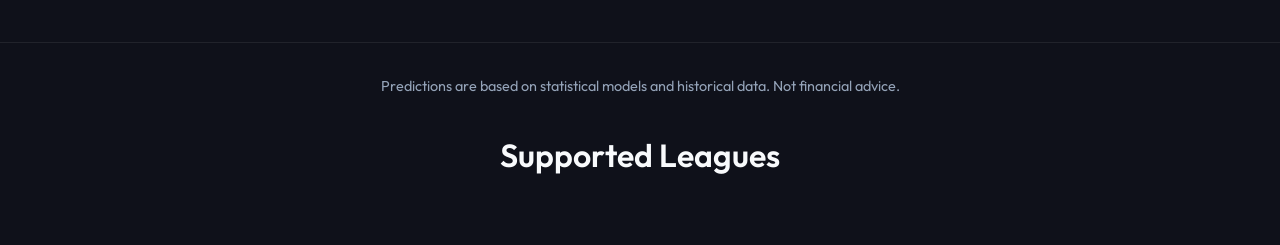
==== commit c14fb37d: "Feat: Add Zulubet-style features (Date Tabs, Table View, Short Tip)" ====
--- a/index.html
+++ b/index.html
@@ -66,11 +66,20 @@
         </section>
 
         <section id="today" class="predictions-section">
-            <div class="section-header">
-                <h2 class="section-title">Today's Fixtures</h2>
+            <div class="section-header" style="flex-wrap: wrap; gap: 1rem;">
+                <h2 class="section-title" style="margin: 0;">Match Predictions</h2>
+                <div class="date-tabs">
+                    <button class="date-tab" id="tab-yesterday">Yesterday</button>
+                    <button class="date-tab active" id="tab-today">Today</button>
+                    <button class="date-tab" id="tab-tomorrow">Tomorrow</button>
+                </div>
+                <div class="view-toggle">
+                    <button id="toggle-grid" class="view-btn active" title="Grid View">🔲 Grid</button>
+                    <button id="toggle-table" class="view-btn" title="Table View">📋 Table</button>
+                </div>
                 <div class="date-badge" id="current-date">Loading...</div>
             </div>
-            <div class="predictions-grid" id="predictions-container">
+            <div class="predictions-grid grid-view" id="predictions-container">
                 <!-- Injected via JS -->
                 <div class="prediction-card glass-card skeleton" style="height: 250px;"></div>
                 <div class="prediction-card glass-card skeleton" style="height: 250px;"></div>
--- a/style.css
+++ b/style.css
@@ -224,6 +224,130 @@
     color: var(--text-secondary);
     font-size: 1.2rem;
 }
+
+/* Values container */
+.odds-container {
+    display: flex;
+    justify-content: space-between;
+    gap: 0.5rem;
+    margin-top: 1rem;
+    padding-top: 1rem;
+    border-top: 1px solid var(--border-glass);
+}
+.odd-box {
+    flex: 1;
+    text-align: center;
+    background: rgba(255, 255, 255, 0.05);
+    padding: 0.5rem;
+    border-radius: 8px;
+    font-size: 0.9rem;
+    transition: all 0.2s ease;
+}
+.odd-value {
+    display: block;
+    font-weight: bold;
+    font-size: 1.1rem;
+    color: var(--text-primary);
+}
+.odd-value-bet {
+    border: 1px solid #eab308;
+    background: rgba(234, 179, 8, 0.1);
+    box-shadow: 0 0 10px rgba(234, 179, 8, 0.2);
+}
+
+/* Date Tabs & Toggles */
+.date-tabs {
+    display: flex;
+    gap: 0.5rem;
+    background: rgba(255,255,255,0.05);
+    padding: 0.5rem;
+    border-radius: 20px;
+}
+.date-tab {
+    background: transparent;
+    border: none;
+    color: var(--text-secondary);
+    padding: 0.5rem 1rem;
+    border-radius: 15px;
+    cursor: pointer;
+    font-weight: 600;
+    transition: all 0.3s ease;
+}
+.date-tab.active {
+    background: var(--accent-1);
+    color: white;
+}
+.view-toggle {
+    display: flex;
+    gap: 0.5rem;
+}
+.view-btn {
+    background: rgba(255,255,255,0.05);
+    border: 1px solid rgba(255,255,255,0.1);
+    color: var(--text-secondary);
+    padding: 0.5rem 1rem;
+    border-radius: 10px;
+    cursor: pointer;
+    font-weight: 600;
+}
+.view-btn.active {
+    background: rgba(255,255,255,0.15);
+    color: white;
+}
+
+/* Table View Overrides */
+.predictions-grid.table-view {
+    display: flex;
+    flex-direction: column;
+    gap: 0.5rem;
+}
+.predictions-grid.table-view .prediction-card {
+    display: flex;
+    flex-direction: row;
+    align-items: center;
+    justify-content: space-between;
+    padding: 0.75rem 1rem;
+    gap: 1rem;
+}
+.predictions-grid.table-view .match-header {
+    flex: 1; margin: 0; padding: 0; border: none; justify-content: flex-start; gap: 1rem;
+}
+.predictions-grid.table-view .team { flex: unset; font-size: 0.9rem; }
+.predictions-grid.table-view .team-logo { width: 25px; height: 25px; }
+.predictions-grid.table-view .match-info { flex: unset; text-align: left; margin: 0 1rem; }
+.predictions-grid.table-view .prob-container { flex: 1; margin: 0; }
+.predictions-grid.table-view .odds-container { flex: 1; margin: 0; padding: 0; border: none; }
+.predictions-grid.table-view .ai-advice { flex: 1; margin: 0; font-size: 0.8rem; padding: 0.5rem; }
+
+/* Short Tip Badge */
+.short-tip-badge {
+    background: #22c55e;
+    color: #fff;
+    padding: 0.3rem 0.6rem;
+    border-radius: 8px;
+    font-weight: bold;
+    font-size: 1rem;
+    box-shadow: 0 0 10px rgba(34, 197, 94, 0.4);
+    display: inline-flex;
+    align-items: center;
+    justify-content: center;
+}
+.grid-view .prediction-card {
+    position: relative;
+}
+.grid-view .short-tip-wrapper {
+    position: absolute;
+    top: -10px;
+    right: -10px;
+    z-index: 10;
+}
+.table-view .short-tip-wrapper {
+    display: flex;
+    align-items: center;
+    justify-content: center;
+    width: 60px;
+}
+
 .predictions-tags {
     display: flex;
     gap: 1rem;
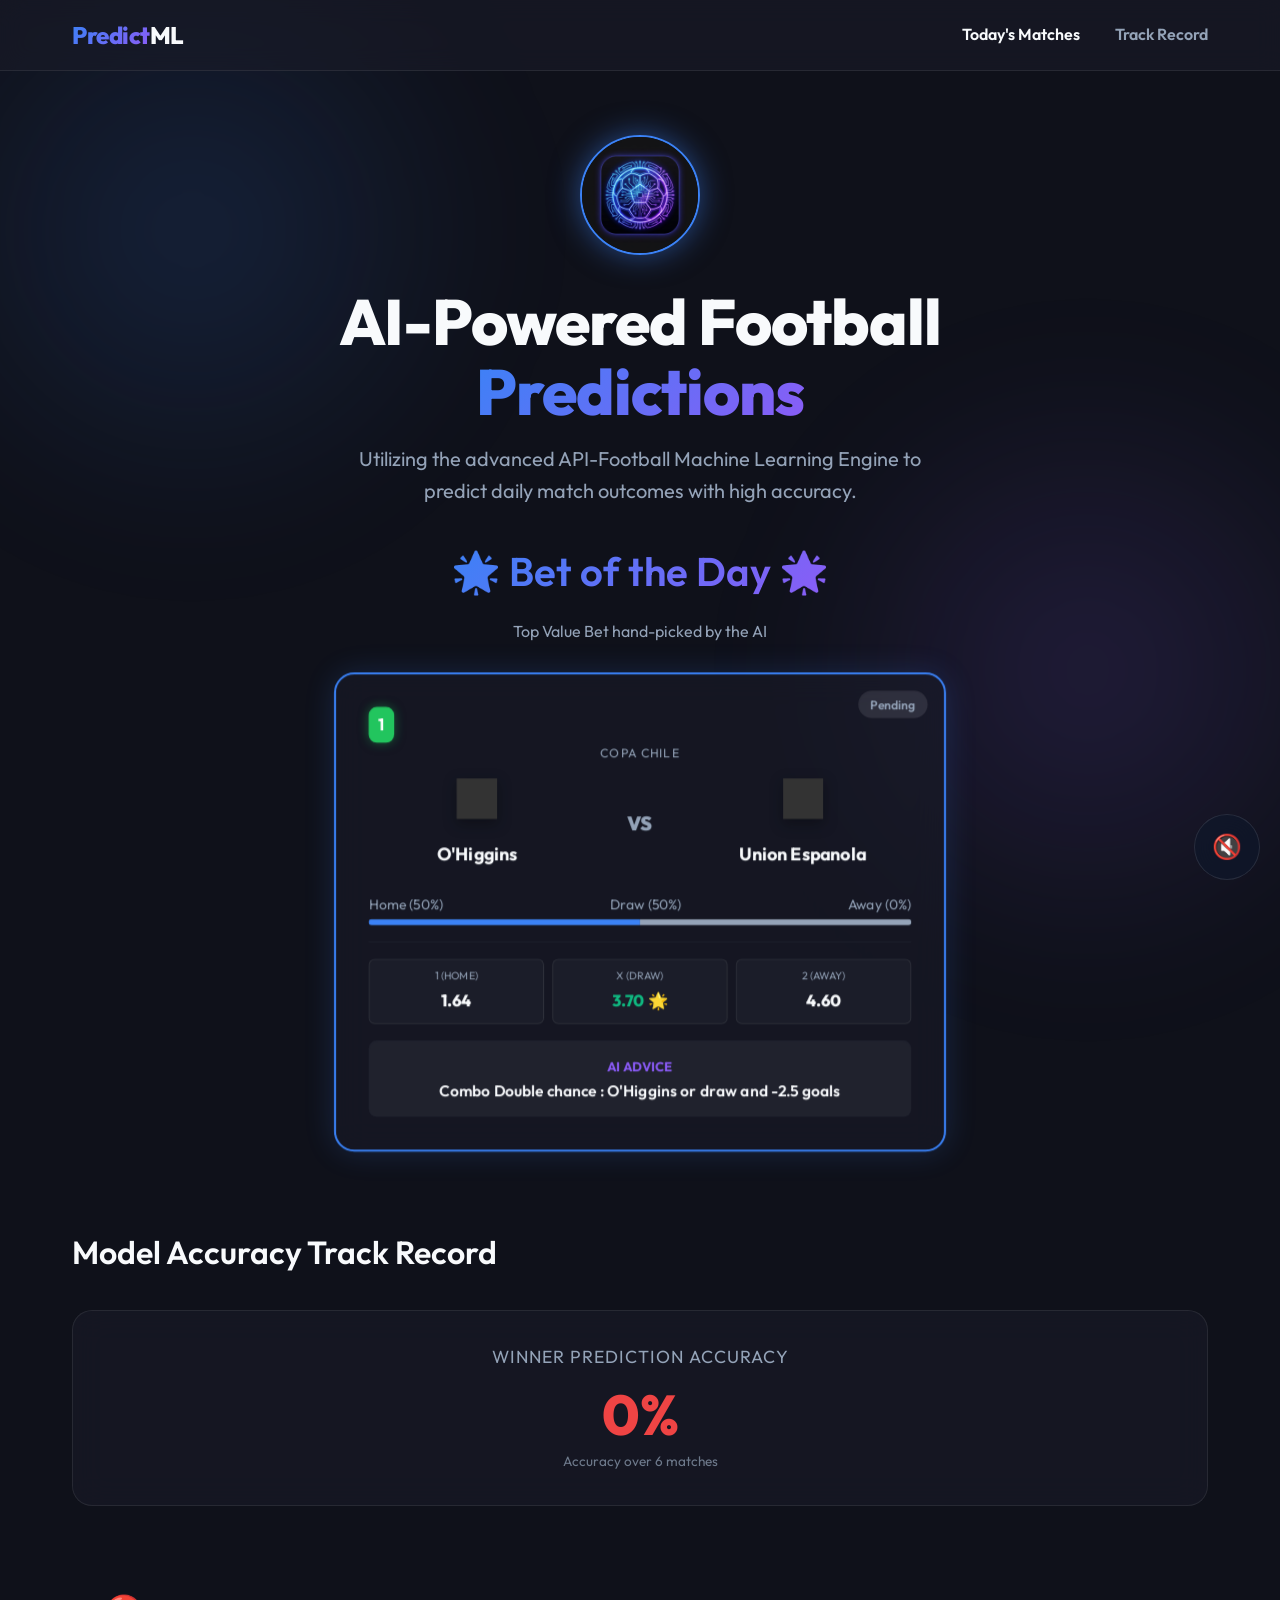
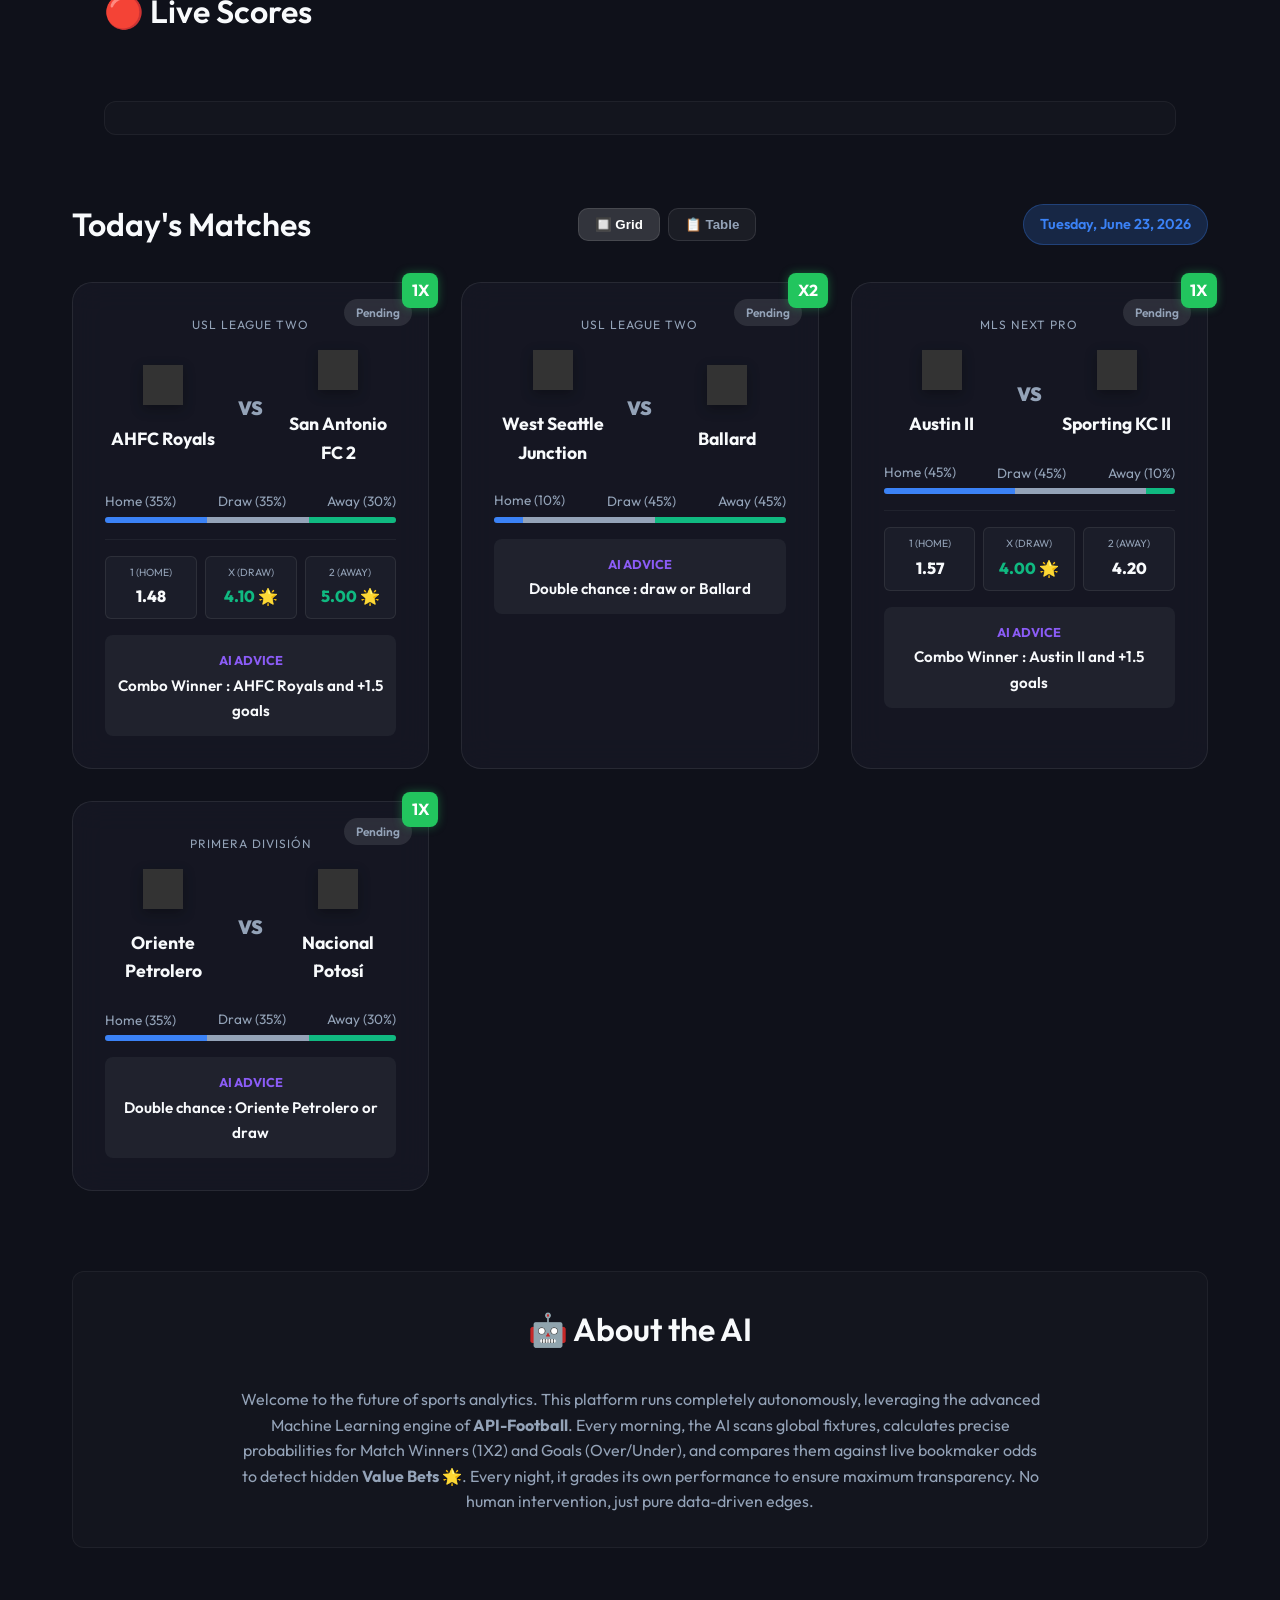
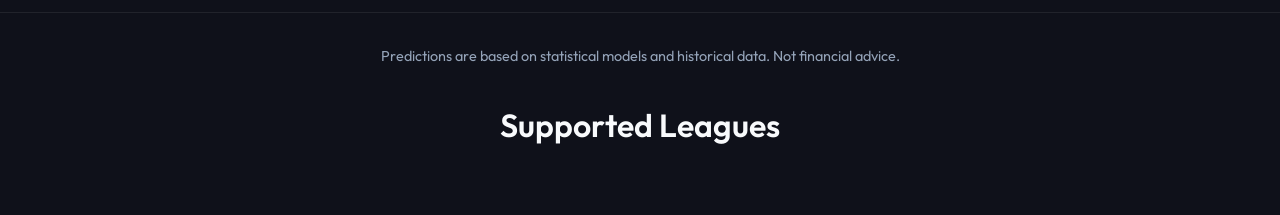
==== commit c9c21202: "Revert date tabs, keep only today" ====
--- a/index.html
+++ b/index.html
@@ -67,12 +67,7 @@
 
         <section id="today" class="predictions-section">
             <div class="section-header" style="flex-wrap: wrap; gap: 1rem;">
-                <h2 class="section-title" style="margin: 0;">Match Predictions</h2>
-                <div class="date-tabs">
-                    <button class="date-tab" id="tab-yesterday">Yesterday</button>
-                    <button class="date-tab active" id="tab-today">Today</button>
-                    <button class="date-tab" id="tab-tomorrow">Tomorrow</button>
-                </div>
+                <h2 class="section-title" style="margin: 0;">Today's Matches</h2>
                 <div class="view-toggle">
                     <button id="toggle-grid" class="view-btn active" title="Grid View">🔲 Grid</button>
                     <button id="toggle-table" class="view-btn" title="Table View">📋 Table</button>
